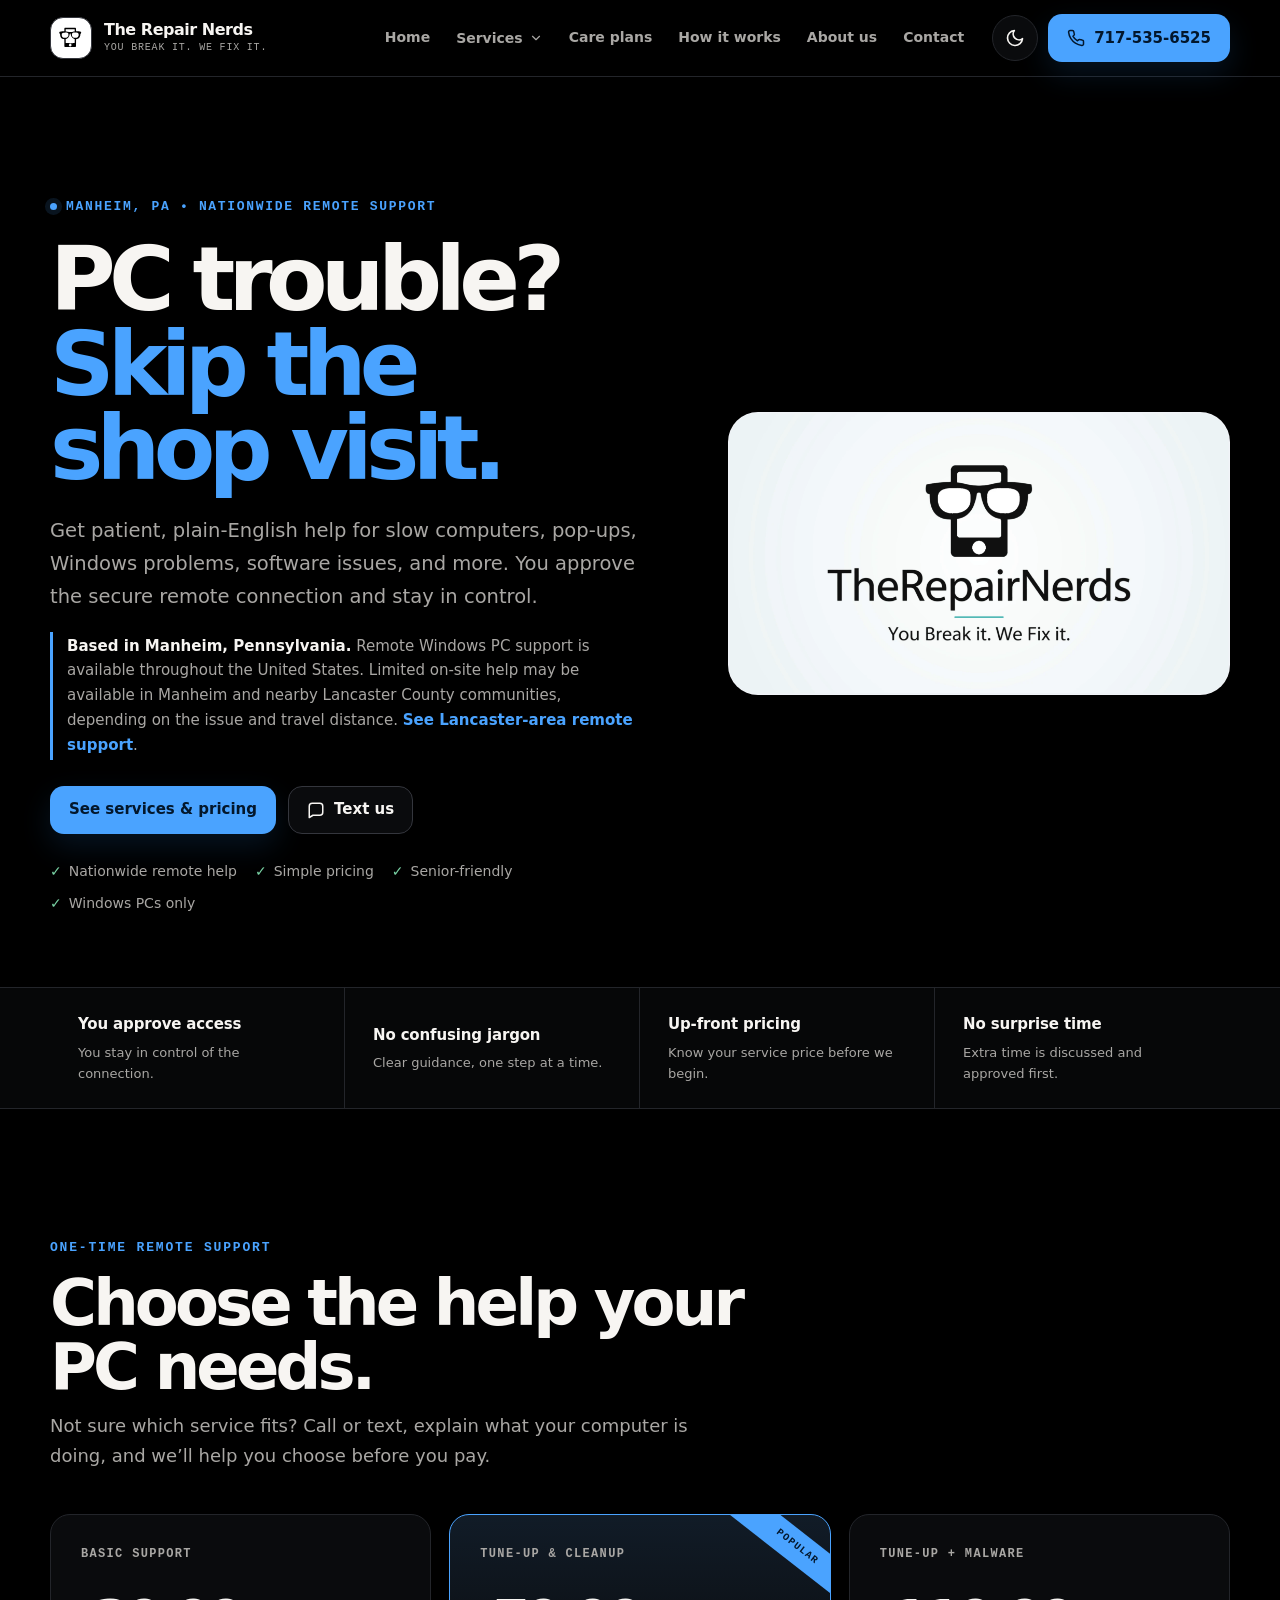
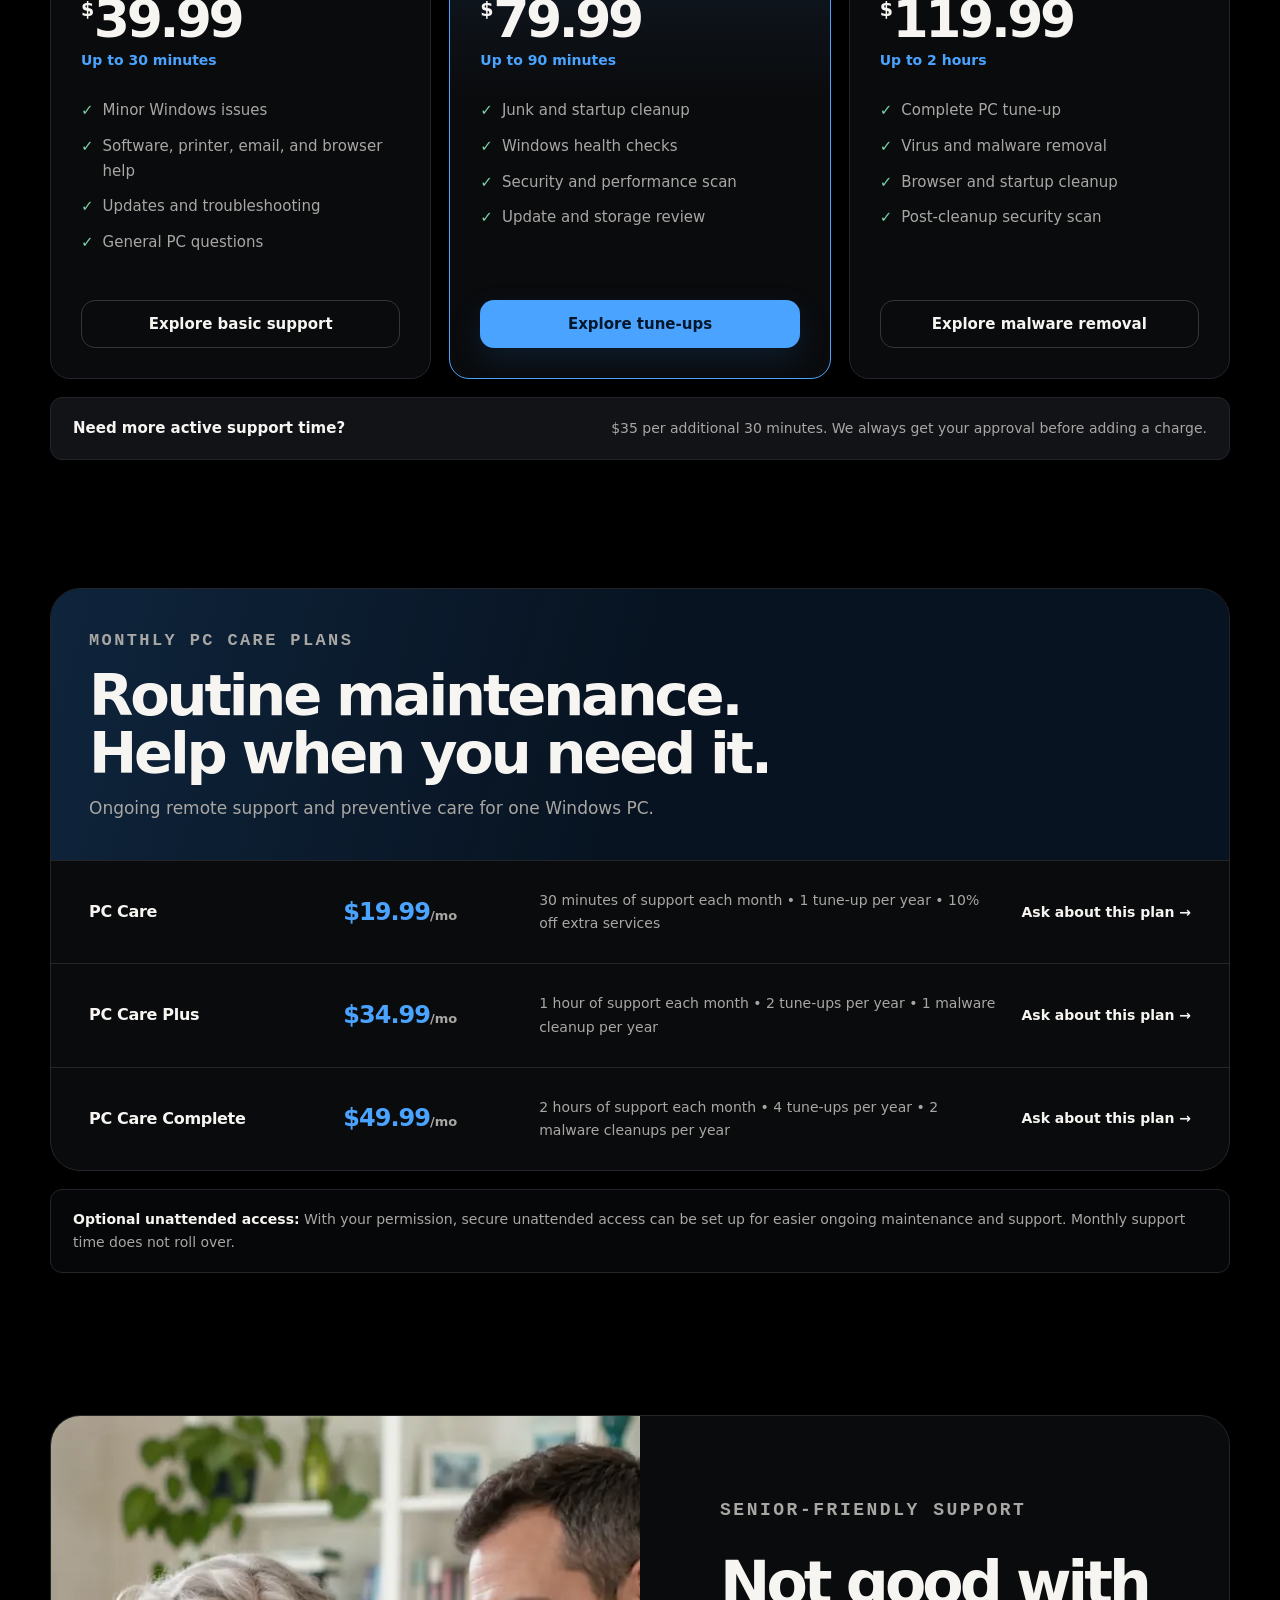
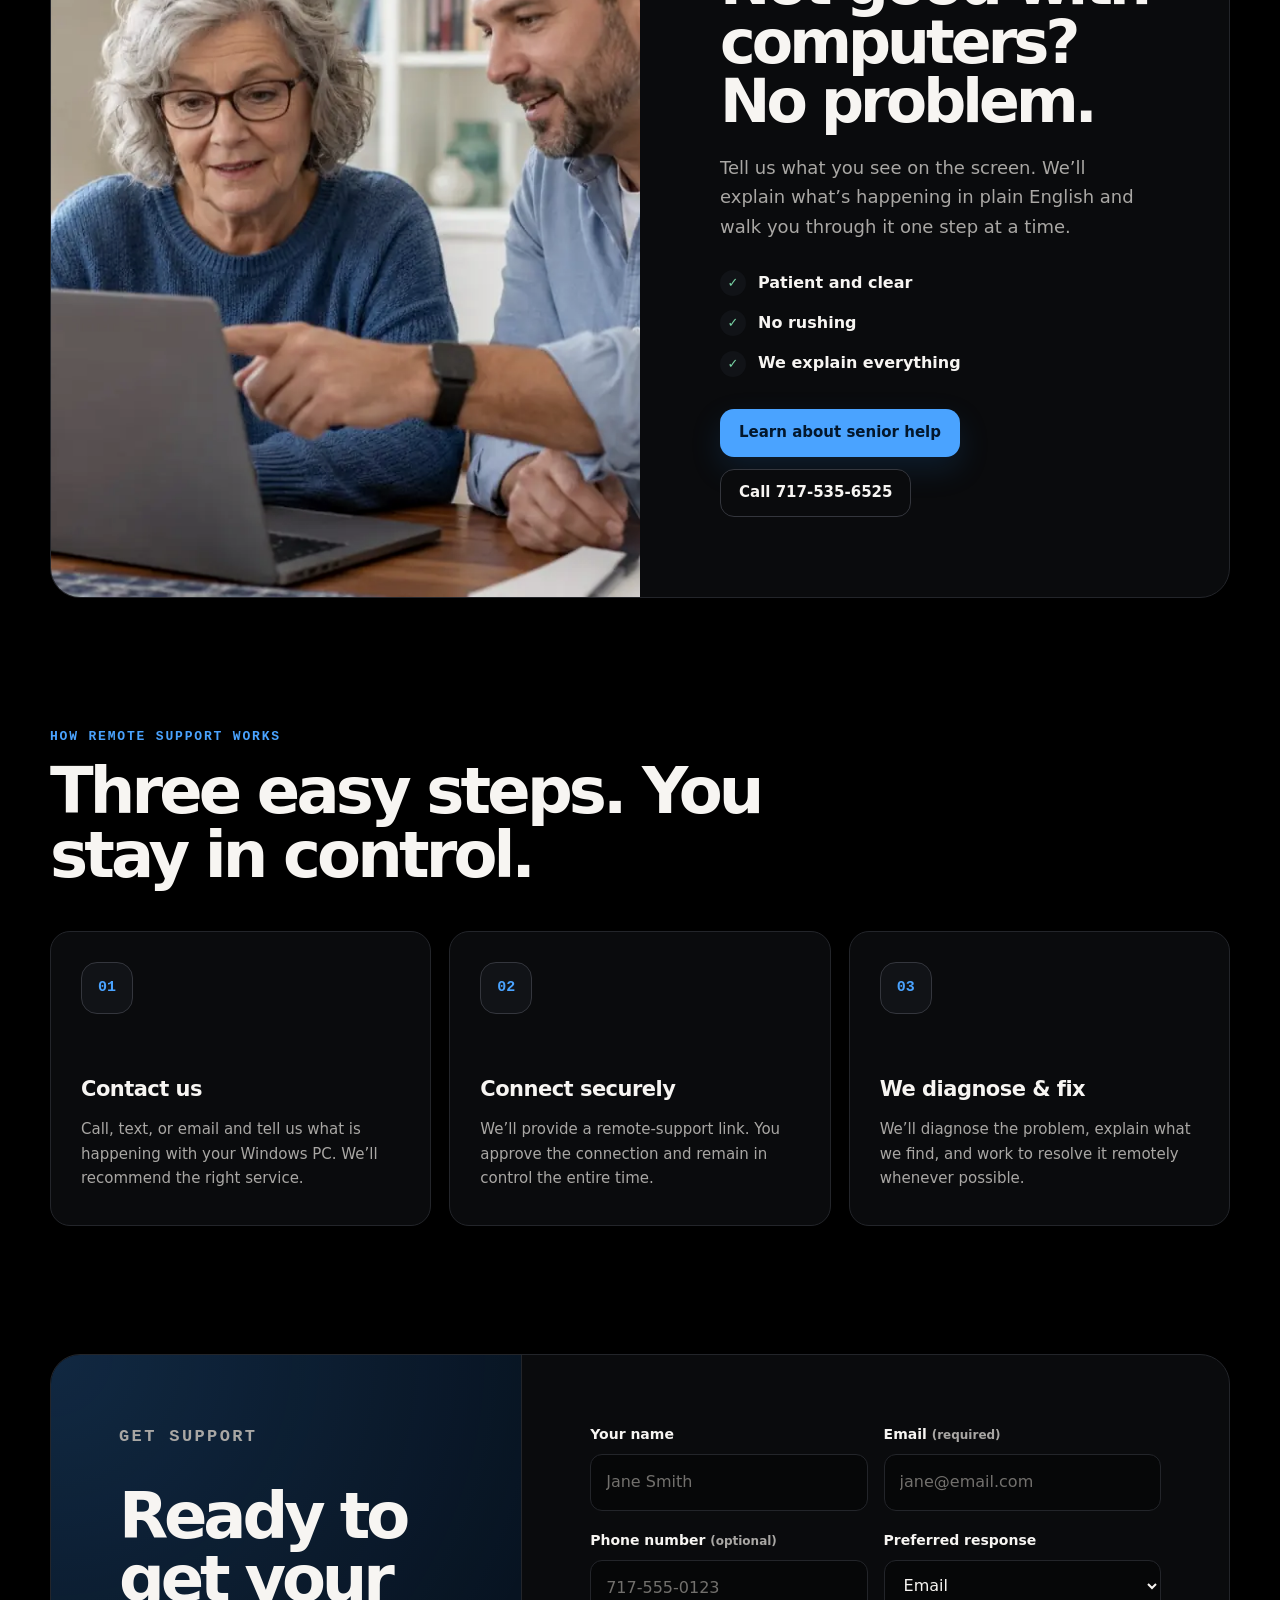
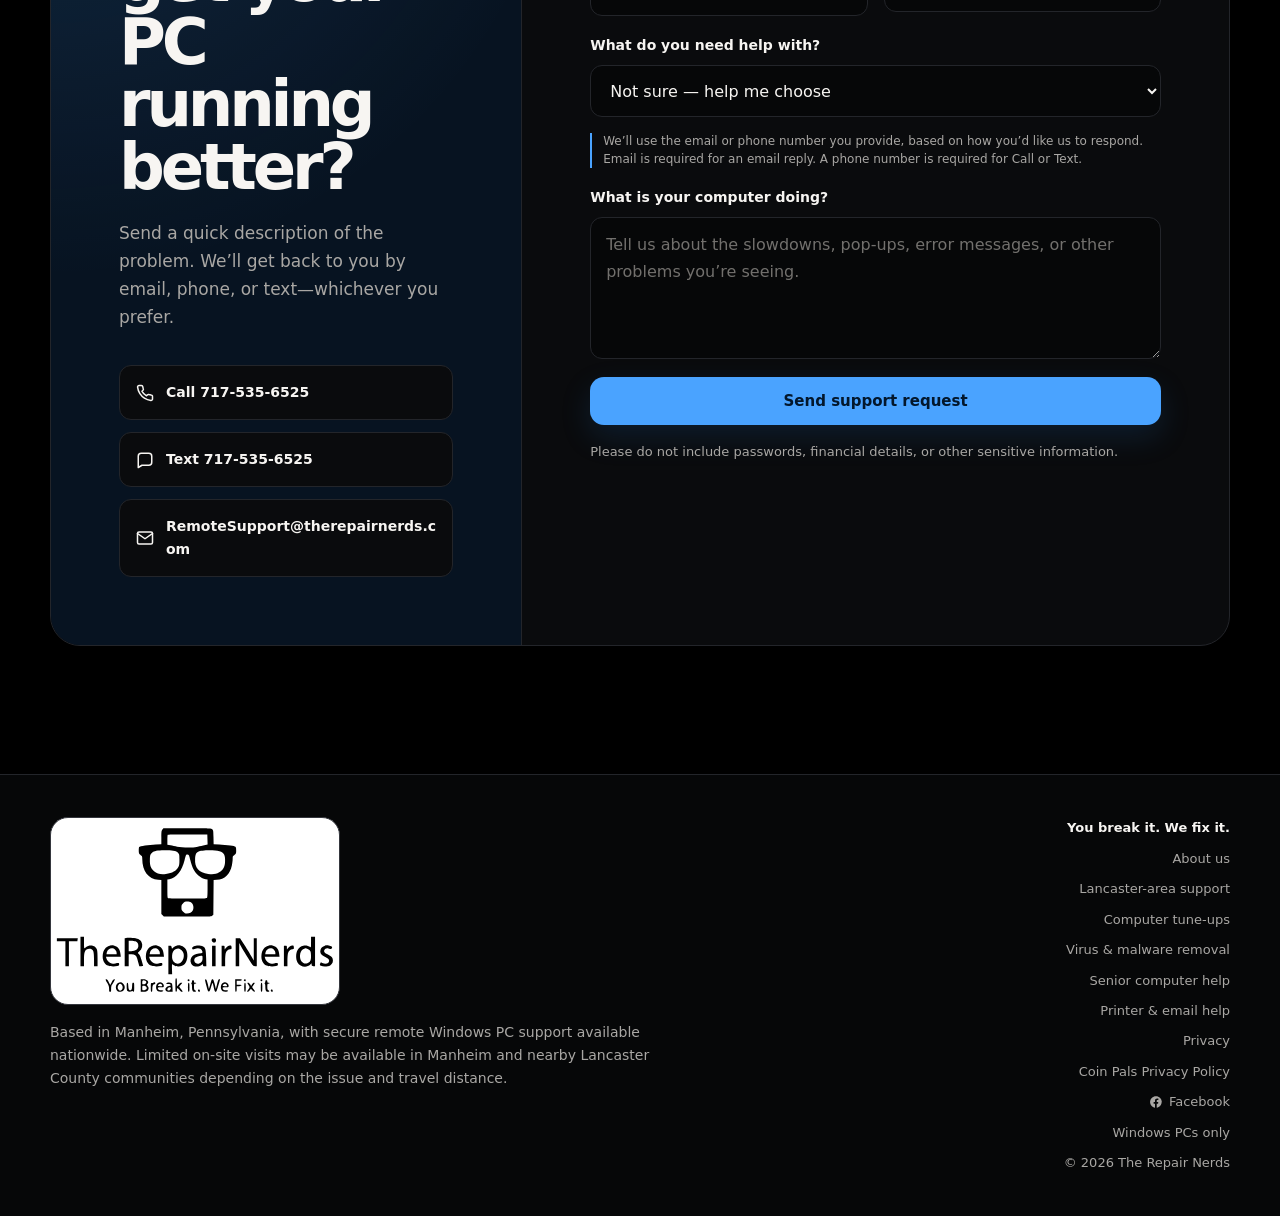
==== index.html @ 1843c982 "Add a public Coin Pals privacy policy page and footer link. Publish the standalone policy at /coin-p" ====
<!DOCTYPE html>
<html lang="en" data-theme="dark">
<head>
  <!-- Google tag (gtag.js) -->
  <script async src="https://www.googletagmanager.com/gtag/js?id=G-0CF8TW6FX0"></script>
  <script>
    window.dataLayer = window.dataLayer || [];
    function gtag(){dataLayer.push(arguments);}
    gtag('js', new Date());
    gtag('config', 'G-0CF8TW6FX0');

    document.addEventListener('click', function (event) {
      var link = event.target.closest('a[href]');
      if (!link) return;

      var href = link.getAttribute('href') || '';
      var contactMethod = href.indexOf('tel:') === 0 ? 'phone' :
        href.indexOf('sms:') === 0 ? 'text' :
        href.indexOf('mailto:') === 0 ? 'email' : '';

      if (contactMethod) {
        gtag('event', 'contact_click', {
          contact_method: contactMethod,
          link_text: (link.textContent || '').trim()
        });
      }
    });
  </script>
  <meta charset="utf-8">
  <meta name="viewport" content="width=device-width, initial-scale=1">
  <meta name="description" content="The Repair Nerds provides patient, secure remote Windows PC support nationwide, with limited on-site service near Manheim and Lancaster County, PA.">
  <meta name="robots" content="index, follow, max-image-preview:large">
  <meta name="author" content="The Repair Nerds">
  <meta name="theme-color" content="#000000">
  <link rel="canonical" href="https://therepairnerds.com/">
  <link rel="icon" href="/favicon.svg" type="image/svg+xml">
  <link rel="icon" href="/favicon.png" type="image/png" sizes="32x32">
  <link rel="apple-touch-icon" href="/apple-touch-icon.png">
  <link rel="preload" as="image" href="/assets/hero-intro-poster.webp" type="image/webp" fetchpriority="high">

  <meta property="og:type" content="website">
  <meta property="og:site_name" content="The Repair Nerds">
  <meta property="og:title" content="The Repair Nerds | Remote Windows PC Support">
  <meta property="og:description" content="Patient, plain-English Windows PC help nationwide, with up-front pricing and secure remote support.">
  <meta property="og:url" content="https://therepairnerds.com/">
  <meta property="og:image" content="https://therepairnerds.com/social-preview.png">
  <meta property="og:image:secure_url" content="https://therepairnerds.com/social-preview.png">
  <meta property="og:image:type" content="image/png">
  <meta property="og:image:width" content="1200">
  <meta property="og:image:height" content="630">
  <meta property="og:image:alt" content="The Repair Nerds — You Break it. We Fix it.">

  <meta name="twitter:card" content="summary_large_image">
  <meta name="twitter:title" content="The Repair Nerds | Remote Windows PC Support">
  <meta name="twitter:description" content="Patient, plain-English Windows PC help nationwide, with up-front pricing and secure remote support.">
  <meta name="twitter:image" content="https://therepairnerds.com/social-preview.png">
  <meta name="twitter:image:alt" content="The Repair Nerds — You Break it. We Fix it.">

  <title>Remote Windows PC Support | The Repair Nerds</title>
  <script type="application/ld+json">
  {
    "@context": "https://schema.org",
    "@graph": [
      {
        "@type": ["LocalBusiness", "Organization"],
        "@id": "https://therepairnerds.com/#business",
        "name": "The Repair Nerds",
        "url": "https://therepairnerds.com/",
        "logo": "https://therepairnerds.com/logo.png",
        "image": "https://therepairnerds.com/social-preview.png",
        "description": "Patient, secure remote support for Windows PCs throughout the United States, with limited on-site service in Manheim and nearby Lancaster County communities.",
        "slogan": "You break it. We fix it.",
        "telephone": "+1-717-535-6525",
        "email": "RemoteSupport@therepairnerds.com",
        "priceRange": "$39.99-$119.99+",
        "address": {
          "@type": "PostalAddress",
          "addressLocality": "Manheim",
          "addressRegion": "PA",
          "addressCountry": "US"
        },
        "areaServed": [
          {
            "@type": "Country",
            "name": "United States"
          },
          {
            "@type": "AdministrativeArea",
            "name": "Lancaster County, Pennsylvania"
          }
        ],
        "knowsAbout": [
          "Remote Windows PC support",
          "Computer tune-ups",
          "Virus and malware removal",
          "Senior-friendly computer help",
          "Printer troubleshooting",
          "Email troubleshooting"
        ],
        "hasOfferCatalog": {
          "@type": "OfferCatalog",
          "name": "Remote Windows PC Services",
          "itemListElement": [
            {
              "@type": "Offer",
              "price": "39.99",
              "priceCurrency": "USD",
              "url": "https://therepairnerds.com/printer-email-help.html",
              "itemOffered": {
                "@type": "Service",
                "name": "Basic Remote Computer Support",
                "description": "Up to 30 minutes of remote help for minor Windows, software, browser, printer, email, update, and troubleshooting needs."
              }
            },
            {
              "@type": "Offer",
              "price": "79.99",
              "priceCurrency": "USD",
              "url": "https://therepairnerds.com/computer-tune-up.html",
              "itemOffered": {
                "@type": "Service",
                "name": "Computer Tune-Up and Cleanup",
                "description": "Up to 90 minutes of remote Windows PC cleanup, health checks, security and performance scanning, and update and storage review."
              }
            },
            {
              "@type": "Offer",
              "price": "119.99",
              "priceCurrency": "USD",
              "url": "https://therepairnerds.com/virus-malware-removal.html",
              "itemOffered": {
                "@type": "Service",
                "name": "Computer Tune-Up with Virus and Malware Removal",
                "description": "Up to two hours of remote tune-up, virus and malware removal, browser and startup cleanup, and a post-cleanup security scan."
              }
            }
          ]
        }
      },
      {
        "@type": "WebSite",
        "@id": "https://therepairnerds.com/#website",
        "url": "https://therepairnerds.com/",
        "name": "The Repair Nerds",
        "publisher": {
          "@id": "https://therepairnerds.com/#business"
        },
        "inLanguage": "en-US"
      },
      {
        "@type": "Service",
        "@id": "https://therepairnerds.com/computer-tune-up.html#service",
        "name": "Remote Computer Tune-Up and Cleanup",
        "url": "https://therepairnerds.com/computer-tune-up.html",
        "provider": {
          "@id": "https://therepairnerds.com/#business"
        },
        "areaServed": "United States"
      },
      {
        "@type": "Service",
        "@id": "https://therepairnerds.com/virus-malware-removal.html#service",
        "name": "Remote Virus and Malware Removal",
        "url": "https://therepairnerds.com/virus-malware-removal.html",
        "provider": {
          "@id": "https://therepairnerds.com/#business"
        },
        "areaServed": "United States"
      },
      {
        "@type": "Service",
        "@id": "https://therepairnerds.com/senior-computer-help.html#service",
        "name": "Senior-Friendly Remote Computer Help",
        "url": "https://therepairnerds.com/senior-computer-help.html",
        "provider": {
          "@id": "https://therepairnerds.com/#business"
        },
        "areaServed": "United States"
      },
      {
        "@type": "Service",
        "@id": "https://therepairnerds.com/printer-email-help.html#service",
        "name": "Remote Printer and Email Help",
        "url": "https://therepairnerds.com/printer-email-help.html",
        "provider": {
          "@id": "https://therepairnerds.com/#business"
        },
        "areaServed": "United States"
      }
    ]
  }
  </script>
  <script>
    (function () {
      try {
        var savedTheme = localStorage.getItem("repair-nerds-theme");
        document.documentElement.setAttribute("data-theme", savedTheme === "light" ? "light" : "dark");
      } catch (error) {
        document.documentElement.setAttribute("data-theme", "dark");
      }
    }());
  </script>
  <style>
    :root {
      color-scheme: dark;
      --bg: #000000;
      --bg-elevated: #060708;
      --surface: #0a0b0d;
      --surface-2: #111317;
      --surface-warm: #071321;
      --text: #f7f5f2;
      --muted: #a9a7a4;
      --soft: #72706d;
      --border: #23252a;
      --border-strong: #34363d;
      --accent: #4aa3ff;
      --accent-strong: #78bbff;
      --accent-ink: #03172c;
      --success: #79d3a5;
      --danger: #f0a0a0;
      --shadow: 0 24px 70px rgba(0, 0, 0, .38);
      --header: rgba(0, 0, 0, .84);
      --selection: rgba(74, 163, 255, .28);
      --radius-sm: 12px;
      --radius-md: 20px;
      --radius-lg: 30px;
      --max: 1180px;
      --ease: cubic-bezier(.22, 1, .36, 1);
    }

    html[data-theme="light"] {
      color-scheme: light;
      --bg: #f8f0e6;
      --bg-elevated: #fffaf3;
      --surface: #fffaf3;
      --surface-2: #f1e3d4;
      --surface-warm: #eee7df;
      --text: #251d19;
      --muted: #6e5c52;
      --soft: #8e7669;
      --border: #dfcdbd;
      --border-strong: #cdb3a2;
      --accent: #1f63a8;
      --accent-strong: #174f89;
      --accent-ink: #fff8f1;
      --success: #277653;
      --danger: #a33b2e;
      --shadow: 0 24px 70px rgba(95, 62, 43, .12);
      --header: rgba(248, 240, 230, .88);
      --selection: rgba(31, 99, 168, .22);
    }

    *,
    *::before,
    *::after {
      box-sizing: border-box;
    }

    html {
      width: 100%;
      max-width: 100%;
      overflow-x: hidden;
      overflow-x: clip;
      background-color: var(--bg);
      scroll-behavior: smooth;
      scroll-padding-top: 92px;
    }

    body {
      width: 100%;
      max-width: 100%;
      min-height: 100vh;
      margin: 0;
      overflow-x: hidden;
      overflow-x: clip;
      background-color: var(--bg);
      color: var(--text);
      font-family: Inter, ui-sans-serif, system-ui, -apple-system, BlinkMacSystemFont, "Segoe UI", sans-serif;
      font-size: 16px;
      line-height: 1.65;
      -webkit-font-smoothing: antialiased;
    }

    html,
    body,
    header,
    section,
    footer,
    article,
    aside,
    nav,
    div,
    a,
    button,
    input,
    select,
    textarea,
    svg {
      transition:
        background-color .48s var(--ease),
        color .48s var(--ease),
        border-color .48s var(--ease),
        box-shadow .48s var(--ease),
        fill .48s var(--ease),
        stroke .48s var(--ease);
    }

    img {
      display: block;
      max-width: 100%;
    }

    button,
    input,
    select,
    textarea {
      font: inherit;
    }

    a {
      color: inherit;
      text-decoration: none;
    }

    ::selection {
      background: var(--selection);
    }

    :focus-visible {
      outline: 3px solid var(--accent);
      outline-offset: 4px;
    }

    .skip-link {
      position: fixed;
      z-index: 1000;
      top: 12px;
      left: 12px;
      transform: translateY(-180%);
      border-radius: 10px;
      background: var(--accent);
      color: var(--accent-ink);
      padding: 10px 16px;
      font-weight: 800;
    }

    .skip-link:focus {
      transform: translateY(0);
    }

    .container {
      width: 100%;
      max-width: calc(var(--max) + 40px);
      margin-inline: auto;
      padding-inline: 20px;
    }

    .hero-grid > *,
    .trust-grid > *,
    .pricing-grid > *,
    .plan-row > *,
    .senior-shell > *,
    .steps-grid > *,
    .contact-shell > *,
    .form-grid > *,
    .footer-grid > * {
      min-width: 0;
    }

    .site-header {
      position: sticky;
      z-index: 100;
      top: 0;
      border-bottom: 1px solid var(--border);
      background: var(--header);
      backdrop-filter: blur(18px);
      -webkit-backdrop-filter: blur(18px);
    }

    .nav-wrap {
      display: flex;
      min-height: 76px;
      align-items: center;
      justify-content: space-between;
      gap: 28px;
    }

    .brand {
      display: inline-flex;
      align-items: center;
      gap: 12px;
      flex: 0 0 auto;
    }

    .brand-mark {
      display: grid;
      width: 42px;
      height: 42px;
      place-items: center;
      border: 1px solid var(--border-strong);
      border-radius: 13px;
      overflow: hidden;
      background: #ffffff;
      padding: 5px;
    }

    .brand-mark img {
      width: 100%;
      height: 100%;
      object-fit: contain;
    }

    .brand-copy {
      display: grid;
      min-width: 0;
      line-height: 1.05;
    }

    .brand-name {
      font-size: 16px;
      font-weight: 850;
      letter-spacing: -.03em;
    }

    .brand-tag {
      margin-top: 4px;
      color: var(--muted);
      font-family: ui-monospace, SFMono-Regular, Menlo, Monaco, Consolas, monospace;
      font-size: 10px;
      letter-spacing: .08em;
      text-transform: uppercase;
    }

    .main-nav {
      display: flex;
      align-items: center;
      gap: 26px;
      margin-left: auto;
    }

    .main-nav a {
      color: var(--muted);
      font-size: 14px;
      font-weight: 700;
    }

    .main-nav a:hover {
      color: var(--text);
    }

    .nav-dropdown,
    .mobile-menu {
      position: relative;
    }

    .nav-dropdown > summary,
    .mobile-menu > summary {
      list-style: none;
      cursor: pointer;
    }

    .nav-dropdown > summary::-webkit-details-marker,
    .mobile-menu > summary::-webkit-details-marker {
      display: none;
    }

    .nav-dropdown > summary {
      display: inline-flex;
      align-items: center;
      gap: 6px;
      color: var(--muted);
      font-size: 14px;
      font-weight: 700;
    }

    .nav-dropdown > summary:hover,
    .nav-dropdown[open] > summary {
      color: var(--text);
    }

    .menu-chevron {
      width: 14px;
      height: 14px;
      transition: transform .2s ease;
    }

    .nav-dropdown[open] .menu-chevron {
      transform: rotate(180deg);
    }

    .nav-dropdown-panel,
    .mobile-menu-panel {
      position: absolute;
      z-index: 120;
      overflow: hidden;
      border: 1px solid var(--border-strong);
      border-radius: 18px;
      background: var(--surface);
      box-shadow: var(--shadow);
    }

    .nav-dropdown-panel {
      top: calc(100% + 18px);
      left: 50%;
      width: 330px;
      padding: 8px;
      transform: translateX(-50%);
      animation: menu-fade .18s var(--ease) both;
    }

    .nav-dropdown-panel a {
      display: grid;
      gap: 2px;
      border-radius: 12px;
      padding: 11px 12px;
      color: var(--text);
      line-height: 1.3;
    }

    .nav-dropdown-panel a:hover,
    .nav-dropdown-panel a[aria-current="page"],
    .mobile-menu-panel a:hover,
    .mobile-menu-panel a[aria-current="page"] {
      background: var(--surface-2);
      color: var(--accent);
    }

    .nav-dropdown-panel small {
      color: var(--muted);
      font-size: 11px;
      font-weight: 600;
    }

    .mobile-menu {
      display: none;
    }

    .mobile-menu > summary {
      display: inline-flex;
      min-height: 42px;
      align-items: center;
      justify-content: center;
      gap: 8px;
      border: 1px solid var(--border-strong);
      border-radius: 12px;
      background: var(--surface);
      color: var(--text);
      padding: 0 12px;
      font-size: 13px;
      font-weight: 800;
    }

    .mobile-menu > summary svg {
      width: 18px;
      height: 18px;
    }

    .mobile-menu[open] > summary {
      border-color: var(--accent);
      color: var(--accent);
    }

    .mobile-menu-panel {
      top: calc(100% + 12px);
      right: 0;
      width: min(330px, calc(100vw - 28px));
      max-height: calc(100vh - 98px);
      overflow-y: auto;
      padding: 9px;
      animation: mobile-menu-fade .18s var(--ease) both;
    }

    .mobile-menu-panel a {
      display: flex;
      min-height: 42px;
      align-items: center;
      border-radius: 11px;
      padding: 9px 11px;
      color: var(--text);
      font-size: 14px;
      font-weight: 750;
    }

    .mobile-menu-panel .menu-service-link {
      padding-left: 22px;
      color: var(--muted);
    }

    .menu-section-label {
      display: block;
      padding: 10px 11px 5px;
      color: var(--soft);
      font-size: 10px;
      font-weight: 850;
      letter-spacing: .1em;
      text-transform: uppercase;
    }

    .mobile-menu-panel .menu-call-link {
      margin-top: 7px;
      border-top: 1px solid var(--border);
      border-radius: 0 0 11px 11px;
      color: var(--accent);
    }

    @keyframes menu-fade {
      from { opacity: 0; transform: translate(-50%, -6px); }
      to { opacity: 1; transform: translate(-50%, 0); }
    }

    @keyframes mobile-menu-fade {
      from { opacity: 0; transform: translateY(-6px); }
      to { opacity: 1; transform: translateY(0); }
    }

    .nav-actions {
      display: flex;
      align-items: center;
      gap: 10px;
    }

    .theme-toggle {
      position: relative;
      display: grid;
      width: 46px;
      height: 46px;
      cursor: pointer;
      place-items: center;
      overflow: hidden;
      border: 1px solid var(--border);
      border-radius: 50%;
      background: var(--surface);
      color: var(--text);
    }

    .theme-toggle:hover {
      border-color: var(--accent);
      background: var(--surface-2);
    }

    .theme-icon {
      position: absolute;
      width: 20px;
      height: 20px;
      transition:
        opacity .42s var(--ease),
        transform .52s var(--ease);
    }

    .sun-icon {
      opacity: 0;
      transform: rotate(-100deg) scale(.5);
    }

    .moon-icon {
      opacity: 1;
      transform: rotate(0deg) scale(1);
    }

    html[data-theme="light"] .sun-icon {
      opacity: 1;
      transform: rotate(0deg) scale(1);
    }

    html[data-theme="light"] .moon-icon {
      opacity: 0;
      transform: rotate(100deg) scale(.5);
    }

    .button {
      display: inline-flex;
      min-height: 48px;
      align-items: center;
      justify-content: center;
      gap: 9px;
      border: 1px solid transparent;
      border-radius: 14px;
      padding: 12px 18px;
      cursor: pointer;
      font-size: 15px;
      font-weight: 800;
      line-height: 1;
      text-align: center;
      transition:
        transform .25s var(--ease),
        background-color .48s var(--ease),
        color .48s var(--ease),
        border-color .48s var(--ease),
        box-shadow .3s var(--ease);
    }

    .button:hover {
      transform: translateY(-2px);
    }

    .button-primary {
      background: var(--accent);
      color: var(--accent-ink);
      box-shadow: 0 12px 30px rgba(31, 99, 168, .2);
    }

    .button-primary:hover {
      background: var(--accent-strong);
      box-shadow: 0 16px 36px rgba(31, 99, 168, .28);
    }

    .button-secondary {
      border-color: var(--border-strong);
      background: var(--surface);
      color: var(--text);
    }

    .button-secondary:hover {
      border-color: var(--accent);
      background: var(--surface-2);
    }

    .button:disabled {
      cursor: not-allowed;
      opacity: .62;
      transform: none;
    }

    .button svg {
      width: 18px;
      height: 18px;
      flex: 0 0 auto;
    }

    .hero {
      position: relative;
      overflow: hidden;
      overflow: clip;
      padding: clamp(74px, 9vw, 132px) 0 72px;
    }

    .hero::before {
      position: absolute;
      z-index: -1;
      top: -260px;
      left: 50%;
      width: 760px;
      height: 500px;
      border-radius: 50%;
      background: radial-gradient(circle, rgba(74, 163, 255, .15), transparent 68%);
      content: "";
      filter: blur(28px);
      pointer-events: none;
      transform: translateX(-50%);
    }

    html[data-theme="light"] .hero::before {
      background: radial-gradient(circle, rgba(31, 99, 168, .16), transparent 68%);
    }

    .hero-grid {
      display: grid;
      align-items: center;
      gap: clamp(46px, 7vw, 92px);
      grid-template-columns: minmax(0, 1.08fr) minmax(380px, .92fr);
    }

    .eyebrow {
      display: inline-flex;
      align-items: center;
      gap: 9px;
      margin: 0 0 20px;
      color: var(--accent);
      font-family: ui-monospace, SFMono-Regular, Menlo, Monaco, Consolas, monospace;
      font-size: 13px;
      font-weight: 800;
      letter-spacing: .13em;
      text-transform: uppercase;
    }

    .eyebrow::before {
      width: 7px;
      height: 7px;
      border-radius: 50%;
      background: currentColor;
      box-shadow: 0 0 0 5px rgba(74, 163, 255, .12);
      content: "";
    }

    h1,
    h2,
    h3,
    p {
      margin-top: 0;
    }

    h1 {
      max-width: 780px;
      margin-bottom: 24px;
      font-size: clamp(3.35rem, 7vw, 6.7rem);
      font-weight: 850;
      letter-spacing: -.075em;
      line-height: .94;
    }

    .accent-text {
      color: var(--accent);
    }

    .hero-copy {
      max-width: 650px;
      margin-bottom: 30px;
      color: var(--muted);
      font-size: clamp(1.06rem, 1.6vw, 1.22rem);
      line-height: 1.7;
    }

    .service-area-line {
      max-width: 680px;
      margin: -12px 0 26px;
      border-left: 3px solid var(--accent);
      padding: 2px 0 2px 14px;
      color: var(--muted);
      font-size: .94rem;
    }

    .service-area-line strong {
      color: var(--text);
    }

    .service-area-line a {
      color: var(--accent);
      font-weight: 750;
    }

    .service-area-line a:hover {
      color: var(--accent-strong);
    }

    .hero-actions {
      display: flex;
      flex-wrap: wrap;
      gap: 12px;
    }

    .hero-note {
      display: flex;
      flex-wrap: wrap;
      gap: 9px 18px;
      margin-top: 26px;
      margin-bottom: 0;
      padding: 0;
      list-style: none;
      color: var(--muted);
      font-size: 14px;
    }

    .hero-note li {
      display: inline-flex;
      align-items: center;
      gap: 7px;
    }

    .hero-note li::before {
      color: var(--success);
      content: "✓";
      font-weight: 900;
    }

    .hero-visual {
      position: relative;
      width: 100%;
      min-height: 0;
    }

    .hero-frame {
      position: relative;
      width: 100%;
      margin: 0;
      aspect-ratio: 16 / 9;
      overflow: hidden;
      border: 1px solid rgba(255, 255, 255, .16);
      border-radius: var(--radius-lg);
      background: #eef2f6;
      box-shadow: var(--shadow);
    }

    html[data-theme="light"] .hero-frame {
      border-color: rgba(32, 28, 24, .14);
    }

    .hero-intro,
    .hero-intro-still {
      position: absolute;
      inset: 0;
      width: 100%;
      height: 100%;
      background: #eef2f6;
    }

    .hero-intro,
    .hero-intro-still img {
      display: block;
      width: 100%;
      height: 100%;
      object-fit: contain;
      object-position: center;
      background: #eef2f6;
    }

    .hero-intro-still {
      display: none;
    }

    .senior-image picture {
      display: block;
      width: 100%;
      height: 100%;
    }

    .trust-bar {
      border-top: 1px solid var(--border);
      border-bottom: 1px solid var(--border);
      background: var(--bg-elevated);
    }

    .trust-grid {
      display: grid;
      grid-template-columns: repeat(4, 1fr);
    }

    .trust-item {
      display: grid;
      min-height: 116px;
      align-content: center;
      gap: 5px;
      padding: 24px 28px;
      border-right: 1px solid var(--border);
    }

    .trust-item:last-child {
      border-right: 0;
    }

    .trust-item strong {
      font-size: 15px;
      letter-spacing: -.01em;
    }

    .trust-item span {
      color: var(--muted);
      font-size: 13px;
    }

    .section {
      padding: clamp(88px, 10vw, 136px) 0;
    }

    .section-tight {
      padding-top: 0;
    }

    .section-header {
      display: grid;
      max-width: 760px;
      gap: 12px;
      margin-bottom: 44px;
    }

    .section-kicker {
      margin: 0;
      color: var(--accent);
      font-family: ui-monospace, SFMono-Regular, Menlo, Monaco, Consolas, monospace;
      font-size: 13px;
      font-weight: 800;
      letter-spacing: .14em;
      text-transform: uppercase;
    }

    .section-title {
      margin-bottom: 0;
      font-size: clamp(2.35rem, 5vw, 4.55rem);
      font-weight: 820;
      letter-spacing: -.06em;
      line-height: 1;
    }

    .section-lede {
      max-width: 680px;
      margin-bottom: 0;
      color: var(--muted);
      font-size: 18px;
    }

    .pricing-grid {
      display: grid;
      gap: 18px;
      grid-template-columns: repeat(3, 1fr);
    }

    .price-card {
      position: relative;
      display: flex;
      min-height: 465px;
      flex-direction: column;
      overflow: hidden;
      border: 1px solid var(--border);
      border-radius: var(--radius-md);
      background: var(--surface);
      padding: 30px;
    }

    .price-card:hover {
      border-color: var(--border-strong);
      box-shadow: var(--shadow);
      transform: translateY(-4px);
    }

    .price-card,
    .plan-row,
    .step-card {
      transition:
        transform .32s var(--ease),
        background-color .48s var(--ease),
        color .48s var(--ease),
        border-color .48s var(--ease),
        box-shadow .32s var(--ease);
    }

    .price-card.featured {
      border-color: var(--accent);
      background:
        linear-gradient(180deg, rgba(74, 163, 255, .11), transparent 40%),
        var(--surface);
    }

    .price-card.featured::before {
      position: absolute;
      top: 17px;
      right: -42px;
      width: 150px;
      background: var(--accent);
      color: var(--accent-ink);
      content: "POPULAR";
      font-family: ui-monospace, SFMono-Regular, Menlo, Monaco, Consolas, monospace;
      font-size: 10px;
      font-weight: 900;
      letter-spacing: .12em;
      padding: 7px 0;
      text-align: center;
      transform: rotate(38deg);
    }

    .price-label {
      margin-bottom: 28px;
      color: var(--muted);
      font-family: ui-monospace, SFMono-Regular, Menlo, Monaco, Consolas, monospace;
      font-size: 12px;
      font-weight: 800;
      letter-spacing: .11em;
      text-transform: uppercase;
    }

    .price {
      display: flex;
      align-items: flex-start;
      margin-bottom: 4px;
      font-size: 52px;
      font-weight: 850;
      letter-spacing: -.065em;
      line-height: 1;
    }

    .price sup {
      margin-top: 7px;
      font-size: 19px;
      letter-spacing: -.02em;
    }

    .duration {
      margin-bottom: 26px;
      color: var(--accent);
      font-size: 14px;
      font-weight: 800;
    }

    .service-list {
      display: grid;
      gap: 11px;
      margin: 0 0 30px;
      padding: 0;
      list-style: none;
      color: var(--muted);
      font-size: 15px;
    }

    .service-list li {
      display: flex;
      gap: 9px;
    }

    .service-list li::before {
      color: var(--success);
      content: "✓";
      flex: 0 0 auto;
      font-weight: 900;
    }

    .price-card .button {
      width: 100%;
      margin-top: auto;
    }

    .pricing-note {
      display: flex;
      align-items: center;
      justify-content: space-between;
      gap: 20px;
      margin-top: 18px;
      border: 1px solid var(--border);
      border-radius: var(--radius-sm);
      background: var(--surface-2);
      padding: 18px 22px;
    }

    .pricing-note strong {
      font-size: 15px;
    }

    .pricing-note span {
      color: var(--muted);
      font-size: 14px;
      text-align: right;
    }

    .plans-shell {
      overflow: hidden;
      border: 1px solid var(--border);
      border-radius: var(--radius-lg);
      background: var(--surface);
    }

    .plans-intro {
      display: grid;
      gap: 12px;
      padding: 38px;
      border-bottom: 1px solid var(--border);
      background:
        linear-gradient(105deg, rgba(74, 163, 255, .12), transparent 50%),
        var(--surface-warm);
    }

    .plans-intro h2 {
      max-width: 700px;
      margin-bottom: 0;
      font-size: clamp(2.15rem, 4.5vw, 4rem);
      letter-spacing: -.055em;
      line-height: 1;
    }

    .plans-intro p {
      max-width: 650px;
      margin-bottom: 0;
      color: var(--muted);
      font-size: 17px;
    }

    .plan-row {
      display: grid;
      align-items: center;
      gap: 26px;
      grid-template-columns: 1fr 170px 2fr auto;
      padding: 28px 38px;
      border-bottom: 1px solid var(--border);
    }

    .plan-row:last-child {
      border-bottom: 0;
    }

    .plan-row:hover {
      background: var(--surface-2);
    }

    .plan-name {
      font-weight: 820;
      letter-spacing: -.02em;
    }

    .plan-price {
      color: var(--accent);
      font-size: 24px;
      font-weight: 850;
      letter-spacing: -.04em;
    }

    .plan-price small {
      color: var(--muted);
      font-size: 13px;
      font-weight: 700;
      letter-spacing: 0;
    }

    .plan-details {
      color: var(--muted);
      font-size: 14px;
    }

    .plan-action {
      display: inline-flex;
      align-items: center;
      gap: 8px;
      color: var(--text);
      font-size: 14px;
      font-weight: 800;
      white-space: nowrap;
    }

    .plan-action:hover {
      color: var(--accent);
    }

    .access-note {
      margin-top: 18px;
      border: 1px solid var(--border);
      border-radius: var(--radius-sm);
      background: var(--bg-elevated);
      padding: 18px 22px;
      color: var(--muted);
      font-size: 14px;
    }

    .access-note strong {
      color: var(--text);
    }

    .senior-shell {
      display: grid;
      min-height: 570px;
      overflow: hidden;
      border: 1px solid var(--border);
      border-radius: var(--radius-lg);
      background: var(--surface);
      grid-template-columns: 1fr 1fr;
    }

    .senior-image {
      min-height: 500px;
      overflow: hidden;
    }

    .senior-image img {
      width: 100%;
      height: 100%;
      object-fit: cover;
      filter: saturate(.85) contrast(1.03);
    }

    .senior-copy {
      display: flex;
      flex-direction: column;
      justify-content: center;
      padding: clamp(38px, 7vw, 80px);
    }

    .senior-copy h2 {
      margin-bottom: 22px;
      font-size: clamp(2.35rem, 4.7vw, 4.6rem);
      font-weight: 830;
      letter-spacing: -.065em;
      line-height: .98;
    }

    .senior-copy > p {
      margin-bottom: 28px;
      color: var(--muted);
      font-size: 18px;
    }

    .plain-list {
      display: grid;
      gap: 14px;
      margin: 0 0 32px;
      padding: 0;
      list-style: none;
    }

    .plain-list li {
      display: flex;
      align-items: center;
      gap: 12px;
      font-weight: 750;
    }

    .plain-list li::before {
      display: grid;
      width: 26px;
      height: 26px;
      flex: 0 0 auto;
      place-items: center;
      border-radius: 50%;
      background: var(--surface-2);
      color: var(--success);
      content: "✓";
      font-size: 13px;
      font-weight: 900;
    }

    .steps-grid {
      position: relative;
      display: grid;
      gap: 18px;
      grid-template-columns: repeat(3, 1fr);
    }

    .step-card {
      position: relative;
      min-height: 295px;
      border: 1px solid var(--border);
      border-radius: var(--radius-md);
      background: var(--surface);
      padding: 30px;
    }

    .step-card:hover {
      border-color: var(--accent);
      transform: translateY(-4px);
    }

    .step-number {
      display: grid;
      width: 52px;
      height: 52px;
      margin-bottom: 58px;
      place-items: center;
      border: 1px solid var(--border-strong);
      border-radius: 16px;
      background: var(--surface-2);
      color: var(--accent);
      font-family: ui-monospace, SFMono-Regular, Menlo, Monaco, Consolas, monospace;
      font-size: 15px;
      font-weight: 900;
    }

    .step-card h3 {
      margin-bottom: 10px;
      font-size: 21px;
      letter-spacing: -.025em;
    }

    .step-card p {
      margin-bottom: 0;
      color: var(--muted);
      font-size: 15px;
    }

    .contact-section {
      padding-top: 0;
    }

    .contact-shell {
      display: grid;
      overflow: hidden;
      border: 1px solid var(--border);
      border-radius: var(--radius-lg);
      background: var(--surface);
      box-shadow: var(--shadow);
      grid-template-columns: .8fr 1.2fr;
    }

    .contact-copy {
      display: flex;
      flex-direction: column;
      padding: clamp(38px, 6vw, 68px);
      border-right: 1px solid var(--border);
      background:
        radial-gradient(circle at top left, rgba(74, 163, 255, .15), transparent 52%),
        var(--surface-warm);
    }

    .contact-copy h2 {
      margin-bottom: 20px;
      font-size: clamp(2.5rem, 5vw, 4.5rem);
      font-weight: 830;
      letter-spacing: -.065em;
      line-height: .98;
    }

    .contact-copy > p {
      margin-bottom: 34px;
      color: var(--muted);
      font-size: 17px;
    }

    .contact-links {
      display: grid;
      gap: 12px;
      margin-top: auto;
    }

    .contact-link {
      display: flex;
      align-items: center;
      gap: 12px;
      border: 1px solid var(--border);
      border-radius: var(--radius-sm);
      background: var(--surface);
      padding: 15px 16px;
      font-size: 14px;
      font-weight: 800;
      overflow-wrap: anywhere;
    }

    .contact-link:hover {
      border-color: var(--accent);
      color: var(--accent);
      transform: translateX(3px);
    }

    .contact-link svg {
      width: 18px;
      height: 18px;
      flex: 0 0 auto;
    }

    .contact-form {
      position: relative;
      display: grid;
      align-content: start;
      gap: 18px;
      padding: clamp(38px, 6vw, 68px);
    }

    .form-honeypot {
      position: absolute;
      left: -9999px;
      width: 1px;
      height: 1px;
      overflow: hidden;
    }

    .form-grid {
      display: grid;
      align-items: start;
      column-gap: 16px;
      row-gap: 18px;
      grid-template-columns: 1fr 1fr;
    }

    .field {
      display: grid;
      gap: 8px;
    }

    .field-full {
      grid-column: 1 / -1;
    }

    label {
      font-size: 14px;
      font-weight: 800;
    }

    .field-label-note {
      color: var(--muted);
      font-size: 12px;
      font-weight: 650;
      white-space: nowrap;
    }

    .field-hint {
      margin: -2px 0 0;
      color: var(--muted);
      font-size: 12px;
      line-height: 1.45;
    }

    .contact-guidance {
      border-left: 2px solid var(--accent);
      padding-left: 11px;
    }

    input,
    select,
    textarea {
      width: 100%;
      border: 1px solid var(--border);
      border-radius: 12px;
      background: var(--bg-elevated);
      color: var(--text);
      padding: 14px 15px;
      outline: none;
    }

    input,
    select {
      min-height: 52px;
    }

    textarea {
      min-height: 142px;
      resize: vertical;
    }

    input::placeholder,
    textarea::placeholder {
      color: var(--soft);
    }

    input:focus,
    select:focus,
    textarea:focus {
      border-color: var(--accent);
      box-shadow: 0 0 0 4px rgba(74, 163, 255, .11);
    }

    .form-note {
      margin: -2px 0 0;
      color: var(--muted);
      font-size: 13px;
    }

    .form-status {
      display: none;
      margin: 0;
      border: 1px solid var(--border);
      border-radius: 10px;
      background: var(--surface-2);
      padding: 11px 13px;
      color: var(--muted);
      font-size: 13px;
    }

    .form-status.visible {
      display: block;
    }

    .form-status.is-pending {
      color: var(--text);
    }

    .form-status.is-success {
      border-color: var(--success);
      background: color-mix(in srgb, var(--success) 12%, var(--surface));
      color: var(--text);
      font-size: 16px;
      font-weight: 650;
      line-height: 1.45;
      padding: 18px 18px 16px;
    }

    .form-status.is-error {
      border-color: var(--danger);
      background: color-mix(in srgb, var(--danger) 12%, var(--surface));
      color: var(--text);
    }

    .form-confirmation {
      display: none;
      gap: 10px;
      border: 1px solid var(--success);
      border-radius: 16px;
      background: color-mix(in srgb, var(--success) 12%, var(--surface));
      padding: 22px 20px;
    }

    .form-confirmation-kicker {
      margin: 0;
      color: var(--success);
      font-size: 13px;
      font-weight: 800;
      letter-spacing: .04em;
      text-transform: uppercase;
    }

    .form-confirmation h3 {
      margin: 0;
      font-size: clamp(1.7rem, 3vw, 2.2rem);
      font-weight: 830;
      letter-spacing: -.05em;
      line-height: 1.05;
    }

    .form-confirmation p {
      margin: 0;
      color: var(--muted);
      font-size: 16px;
      line-height: 1.5;
    }

    .contact-form.is-sent .form-grid,
    .contact-form.is-sent .form-submit,
    .contact-form.is-sent .form-note {
      display: none;
    }

    .contact-form.is-sent .form-status {
      position: absolute;
      width: 1px;
      height: 1px;
      overflow: hidden;
      clip: rect(0, 0, 0, 0);
    }

    .contact-form.is-sent .form-confirmation {
      display: grid;
    }

    .site-footer {
      border-top: 1px solid var(--border);
      background: var(--bg-elevated);
      padding: 42px 0;
    }

    .footer-grid {
      display: grid;
      align-items: start;
      gap: 34px;
      grid-template-columns: 1.2fr .8fr;
    }

    .footer-brand {
      max-width: 650px;
    }

    .footer-logo-frame {
      display: block;
      width: min(290px, 100%);
      aspect-ratio: 1.55;
      overflow: hidden;
      border: 1px solid var(--border-strong);
      border-radius: 18px;
      background: #ffffff;
    }

    .footer-logo-frame img {
      width: 100%;
      height: 100%;
      object-fit: cover;
      object-position: center 48%;
      transform: scale(1.05);
    }

    .footer-brand p {
      margin: 16px 0 0;
      color: var(--muted);
      font-size: 14px;
    }

    .footer-meta {
      display: grid;
      justify-items: end;
      gap: 9px;
      color: var(--muted);
      font-size: 13px;
      text-align: right;
    }

    .footer-meta a:hover {
      color: var(--accent);
    }

    .footer-facebook {
      display: inline-flex;
      align-items: center;
      gap: 6px;
    }

    .footer-facebook svg {
      display: block;
      width: 14px;
      height: 14px;
      flex: 0 0 auto;
      overflow: hidden;
    }

    .footer-slogan {
      color: var(--text);
      font-weight: 800;
    }

    @media (max-width: 1020px) {
      .main-nav {
        display: none;
      }

      .mobile-menu {
        display: block;
      }

      .hero-grid {
        grid-template-columns: 1fr;
      }

      .hero-copy-column {
        max-width: 800px;
      }

      .hero-visual {
        width: min(100%, 720px);
        min-height: 0;
      }

      .pricing-grid {
        grid-template-columns: 1fr;
      }

      .price-card {
        min-height: auto;
      }

      .price-card .button {
        margin-top: 12px;
      }

      .senior-shell,
      .contact-shell {
        grid-template-columns: 1fr;
      }

      .senior-image {
        max-height: 540px;
      }

      .contact-copy {
        border-right: 0;
        border-bottom: 1px solid var(--border);
      }

      .contact-links {
        margin-top: 8px;
      }
    }

    @media (max-width: 820px) {
      .trust-grid {
        grid-template-columns: 1fr 1fr;
      }

      .trust-item:nth-child(2) {
        border-right: 0;
      }

      .trust-item:nth-child(-n+2) {
        border-bottom: 1px solid var(--border);
      }

      .plan-row {
        grid-template-columns: 1fr auto;
      }

      .plan-details {
        grid-column: 1 / -1;
      }

      .plan-action {
        grid-column: 1 / -1;
      }

      .steps-grid {
        grid-template-columns: 1fr;
      }

      .step-card {
        min-height: auto;
      }

      .step-number {
        margin-bottom: 34px;
      }
    }

    @media (max-width: 640px) {
      html {
        scroll-padding-top: 78px;
      }

      .container {
        width: 100%;
        padding-inline: 14px;
      }

      .nav-wrap {
        min-height: 68px;
        gap: 12px;
      }

      .brand-mark {
        width: 38px;
        height: 38px;
      }

      .brand-tag {
        display: none;
      }

      .nav-phone {
        display: none;
      }

      .mobile-menu-label {
        display: none;
      }

      .mobile-menu > summary {
        width: 42px;
        padding: 0;
      }

      .theme-toggle {
        width: 42px;
        height: 42px;
      }

      .hero {
        padding-top: 62px;
      }

      h1 {
        font-size: clamp(3rem, 16vw, 4.7rem);
      }

      .hero-actions {
        display: grid;
      }

      .hero-actions .button {
        width: 100%;
      }

      .hero-visual {
        width: 100%;
        min-height: 0;
      }

      .trust-grid {
        grid-template-columns: 1fr;
      }

      .trust-item,
      .trust-item:nth-child(2) {
        border-right: 0;
        border-bottom: 1px solid var(--border);
      }

      .trust-item:last-child {
        border-bottom: 0;
      }

      .section {
        padding: 82px 0;
      }

      .section-tight {
        padding-top: 0;
      }

      .price-card,
      .step-card {
        padding: 24px;
      }

      .pricing-note {
        align-items: flex-start;
        flex-direction: column;
      }

      .pricing-note span {
        text-align: left;
      }

      .plans-intro,
      .plan-row {
        padding: 26px 24px;
      }

      .plan-row {
        grid-template-columns: 1fr;
        gap: 8px;
      }

      .plan-details,
      .plan-action {
        grid-column: auto;
      }

      .senior-shell {
        min-height: 0;
      }

      .senior-image {
        min-height: 370px;
      }

      .form-grid {
        grid-template-columns: 1fr;
      }

      .field-full {
        grid-column: auto;
      }

      .footer-grid {
        grid-template-columns: 1fr;
      }

      .footer-meta {
        justify-items: start;
        text-align: left;
      }
    }

    @media (max-width: 380px) {
      .brand {
        gap: 9px;
      }

      .brand-name {
        font-size: 15px;
      }

      h1 {
        font-size: clamp(2.65rem, 14vw, 3.15rem);
      }

      .section-title,
      .senior-copy h2,
      .contact-copy h2 {
        font-size: 2.25rem;
      }
    }

    html.theme-transitioning,
    html.theme-transitioning *,
    html.theme-transitioning *::before,
    html.theme-transitioning *::after {
      transition: none !important;
    }

    ::view-transition-old(root),
    ::view-transition-new(root) {
      animation-duration: .46s;
      animation-timing-function: var(--ease);
      mix-blend-mode: normal;
    }

    ::view-transition-old(root) {
      animation-name: theme-fade-out;
    }

    ::view-transition-new(root) {
      animation-name: theme-fade-in;
    }

    @keyframes theme-fade-out {
      to {
        opacity: 0;
      }
    }

    @keyframes theme-fade-in {
      from {
        opacity: 0;
      }
    }

    @media (prefers-reduced-motion: reduce) {
      html {
        scroll-behavior: auto;
      }

      *,
      *::before,
      *::after {
        scroll-behavior: auto !important;
        transition-duration: .01ms !important;
        animation-duration: .01ms !important;
        animation-iteration-count: 1 !important;
      }

      ::view-transition-old(root),
      ::view-transition-new(root) {
        animation-duration: .01ms !important;
      }

      .hero-intro {
        display: none;
      }

      .hero-frame .hero-intro-still {
        display: block;
      }
    }
  </style>
</head>
<body>
  <a class="skip-link" href="#main">Skip to main content</a>

  <header class="site-header">
    <div class="container nav-wrap">
      <a class="brand" href="/" aria-label="The Repair Nerds home">
        <span class="brand-mark" aria-hidden="true"><img src="/assets/brand-mark.svg" alt="" width="266" height="238"></span>
        <span class="brand-copy">
          <span class="brand-name">The Repair Nerds</span>
          <span class="brand-tag">You break it. We fix it.</span>
        </span>
      </a>

      <nav class="main-nav" aria-label="Main navigation">
        <a href="/" aria-current="page">Home</a>
        <details class="nav-dropdown">
          <summary>Services <svg class="menu-chevron" viewBox="0 0 24 24" fill="none" stroke="currentColor" stroke-width="2" stroke-linecap="round" stroke-linejoin="round" aria-hidden="true"><path d="m6 9 6 6 6-6"></path></svg></summary>
          <div class="nav-dropdown-panel">
            <a href="/computer-tune-up.html"><span>Computer Tune-Up</span><small>Speed, cleanup, updates, and performance</small></a>
            <a href="/virus-malware-removal.html"><span>Virus &amp; Malware Removal</span><small>Threat cleanup and security guidance</small></a>
            <a href="/senior-computer-help.html"><span>Senior Computer Help</span><small>Patient, plain-English assistance</small></a>
            <a href="/printer-email-help.html"><span>Printer &amp; Email Help</span><small>Everyday device and account support</small></a>
          </div>
        </details>
        <a href="#plans">Care plans</a>
        <a href="#how-it-works">How it works</a>
        <a href="/about/">About us</a>
        <a href="#contact">Contact</a>
      </nav>

      <div class="nav-actions">
        <button class="theme-toggle" id="theme-toggle" type="button" aria-label="Switch to light theme" aria-pressed="false">
          <svg class="theme-icon sun-icon" viewBox="0 0 24 24" fill="none" stroke="currentColor" stroke-width="2" stroke-linecap="round" aria-hidden="true">
            <circle cx="12" cy="12" r="4"></circle>
            <path d="M12 2v2M12 20v2M4.93 4.93l1.42 1.42M17.66 17.66l1.41 1.41M2 12h2M20 12h2M4.93 19.07l1.42-1.42M17.66 6.34l1.41-1.41"></path>
          </svg>
          <svg class="theme-icon moon-icon" viewBox="0 0 24 24" fill="none" stroke="currentColor" stroke-width="2" stroke-linecap="round" stroke-linejoin="round" aria-hidden="true">
            <path d="M21 12.79A9 9 0 1 1 11.21 3 7 7 0 0 0 21 12.79z"></path>
          </svg>
        </button>
        <details class="mobile-menu">
          <summary aria-label="Open navigation menu">
            <svg viewBox="0 0 24 24" fill="none" stroke="currentColor" stroke-width="2" stroke-linecap="round" aria-hidden="true"><path d="M4 7h16M4 12h16M4 17h16"></path></svg>
            <span class="mobile-menu-label">Menu</span>
          </summary>
          <nav class="mobile-menu-panel" aria-label="Mobile navigation">
            <a href="/" aria-current="page">Home</a>
            <span class="menu-section-label">Services</span>
            <a class="menu-service-link" href="/computer-tune-up.html">Computer Tune-Up</a>
            <a class="menu-service-link" href="/virus-malware-removal.html">Virus &amp; Malware Removal</a>
            <a class="menu-service-link" href="/senior-computer-help.html">Senior Computer Help</a>
            <a class="menu-service-link" href="/printer-email-help.html">Printer &amp; Email Help</a>
            <span class="menu-section-label">More</span>
            <a href="/#plans">Care Plans</a>
            <a href="/#how-it-works">How It Works</a>
            <a href="/about/">About us</a>
            <a href="/lancaster/">Lancaster, PA</a>
            <a href="/#contact">Contact</a>
            <a class="menu-call-link" href="tel:+17175356525">Call&nbsp;717&#8209;535&#8209;6525</a>
          </nav>
        </details>
        <a class="button button-primary nav-phone" href="tel:+17175356525">
          <svg viewBox="0 0 24 24" fill="none" stroke="currentColor" stroke-width="2" stroke-linecap="round" stroke-linejoin="round" aria-hidden="true">
            <path d="M22 16.92v3a2 2 0 0 1-2.18 2 19.8 19.8 0 0 1-8.63-3.07 19.5 19.5 0 0 1-6-6A19.8 19.8 0 0 1 2.12 4.18 2 2 0 0 1 4.11 2h3a2 2 0 0 1 2 1.72c.12.9.33 1.78.62 2.63a2 2 0 0 1-.45 2.11L8 9.73a16 16 0 0 0 6 6l1.27-1.27a2 2 0 0 1 2.11-.45c.85.29 1.73.5 2.63.62A2 2 0 0 1 22 16.92z"></path>
          </svg>
          717&#8209;535&#8209;6525
        </a>
      </div>
    </div>
  </header>

  <main id="main">
    <section class="hero" id="top">
      <div class="container hero-grid">
        <div class="hero-copy-column">
          <p class="eyebrow">Manheim, PA • Nationwide remote support</p>
          <h1>PC trouble? <span class="accent-text">Skip the shop visit.</span></h1>
          <p class="hero-copy">Get patient, plain-English help for slow computers, pop-ups, Windows problems, software issues, and more. You approve the secure remote connection and stay in control.</p>
          <p class="service-area-line"><strong>Based in Manheim, Pennsylvania.</strong> Remote Windows PC support is available throughout the United States. Limited on-site help may be available in Manheim and nearby Lancaster County communities, depending on the issue and travel distance. <a href="/lancaster/">See Lancaster-area remote support</a>.</p>

          <div class="hero-actions">
            <a class="button button-primary" href="#services">See services &amp; pricing</a>
            <a class="button button-secondary" href="sms:+17175356525">
              <svg viewBox="0 0 24 24" fill="none" stroke="currentColor" stroke-width="2" stroke-linecap="round" stroke-linejoin="round" aria-hidden="true">
                <path d="M21 15a4 4 0 0 1-4 4H8l-5 3V7a4 4 0 0 1 4-4h10a4 4 0 0 1 4 4z"></path>
              </svg>
              Text us
            </a>
          </div>

          <ul class="hero-note">
              <li>Nationwide remote help</li>
              <li>Simple pricing</li>
              <li>Senior-friendly</li>
              <li>Windows PCs only</li>
          </ul>
        </div>

        <div class="hero-visual">
          <figure class="hero-frame">
            <video
              id="hero-intro"
              class="hero-intro"
              muted
              autoplay
              loop
              playsinline
              preload="metadata"
              poster="/assets/hero-intro-poster.webp"
              width="1920"
              height="1080"
              aria-label="The Repair Nerds brand intro"
            >
              <source src="/assets/hero-intro.mp4" type="video/mp4">
            </video>
            <picture class="hero-intro-still">
              <source media="(prefers-reduced-motion: reduce)" type="image/webp" srcset="/assets/hero-intro-poster.webp">
              <source media="(prefers-reduced-motion: reduce)" type="image/jpeg" srcset="/assets/hero-intro-poster.jpg">
              <img alt="The Repair Nerds brand intro" width="1920" height="1080" decoding="async">
            </picture>
          </figure>
          <script>
            (function () {
              var video = document.getElementById("hero-intro");
              if (!video || !window.matchMedia) return;

              var motion = window.matchMedia("(prefers-reduced-motion: reduce)");

              function syncHeroIntro() {
                if (motion.matches) {
                  video.removeAttribute("autoplay");
                  video.pause();
                  return;
                }

                video.muted = true;
                video.loop = true;
                video.autoplay = true;
                var pending = video.play();
                if (pending && typeof pending.catch === "function") {
                  pending.catch(function () {});
                }
              }

              syncHeroIntro();
              if (typeof motion.addEventListener === "function") {
                motion.addEventListener("change", syncHeroIntro);
              }
            }());
          </script>
        </div>
      </div>
    </section>

    <aside class="trust-bar" aria-label="Support promises">
      <div class="container trust-grid">
        <div class="trust-item"><strong>You approve access</strong><span>You stay in control of the connection.</span></div>
        <div class="trust-item"><strong>No confusing jargon</strong><span>Clear guidance, one step at a time.</span></div>
        <div class="trust-item"><strong>Up-front pricing</strong><span>Know your service price before we begin.</span></div>
        <div class="trust-item"><strong>No surprise time</strong><span>Extra time is discussed and approved first.</span></div>
      </div>
    </aside>

    <section class="section" id="services">
      <div class="container">
        <header class="section-header">
          <p class="section-kicker">One-time remote support</p>
          <h2 class="section-title">Choose the help your PC needs.</h2>
          <p class="section-lede">Not sure which service fits? Call or text, explain what your computer is doing, and we’ll help you choose before you pay.</p>
        </header>

        <div class="pricing-grid">
          <article class="price-card">
            <h3 class="price-label"><a href="/printer-email-help.html">Basic support</a></h3>
            <div class="price"><sup>$</sup>39.99</div>
            <p class="duration">Up to 30 minutes</p>
            <ul class="service-list">
              <li>Minor Windows issues</li>
              <li>Software, printer, email, and browser help</li>
              <li>Updates and troubleshooting</li>
              <li>General PC questions</li>
            </ul>
            <a class="button button-secondary" href="/printer-email-help.html">Explore basic support</a>
          </article>

          <article class="price-card featured">
            <h3 class="price-label"><a href="/computer-tune-up.html">Tune-up &amp; cleanup</a></h3>
            <div class="price"><sup>$</sup>79.99</div>
            <p class="duration">Up to 90 minutes</p>
            <ul class="service-list">
              <li>Junk and startup cleanup</li>
              <li>Windows health checks</li>
              <li>Security and performance scan</li>
              <li>Update and storage review</li>
            </ul>
            <a class="button button-primary" href="/computer-tune-up.html">Explore tune-ups</a>
          </article>

          <article class="price-card">
            <h3 class="price-label"><a href="/virus-malware-removal.html">Tune-up + malware</a></h3>
            <div class="price"><sup>$</sup>119.99</div>
            <p class="duration">Up to 2 hours</p>
            <ul class="service-list">
              <li>Complete PC tune-up</li>
              <li>Virus and malware removal</li>
              <li>Browser and startup cleanup</li>
              <li>Post-cleanup security scan</li>
            </ul>
            <a class="button button-secondary" href="/virus-malware-removal.html">Explore malware removal</a>
          </article>
        </div>

        <div class="pricing-note">
          <strong>Need more active support time?</strong>
          <span>$35 per additional 30 minutes. We always get your approval before adding a charge.</span>
        </div>
      </div>
    </section>

    <section class="section section-tight" id="plans">
      <div class="container">
        <div class="plans-shell">
          <div class="plans-intro">
            <p class="section-kicker">Monthly PC care plans</p>
            <h2>Routine maintenance. Help when you need it.</h2>
            <p>Ongoing remote support and preventive care for one Windows PC.</p>
          </div>

          <article class="plan-row">
            <div class="plan-name">PC Care</div>
            <div class="plan-price">$19.99<small>/mo</small></div>
            <div class="plan-details">30 minutes of support each month • 1 tune-up per year • 10% off extra services</div>
            <a class="plan-action" href="#contact">Ask about this plan →</a>
          </article>

          <article class="plan-row">
            <div class="plan-name">PC Care Plus</div>
            <div class="plan-price">$34.99<small>/mo</small></div>
            <div class="plan-details">1 hour of support each month • 2 tune-ups per year • 1 malware cleanup per year</div>
            <a class="plan-action" href="#contact">Ask about this plan →</a>
          </article>

          <article class="plan-row">
            <div class="plan-name">PC Care Complete</div>
            <div class="plan-price">$49.99<small>/mo</small></div>
            <div class="plan-details">2 hours of support each month • 4 tune-ups per year • 2 malware cleanups per year</div>
            <a class="plan-action" href="#contact">Ask about this plan →</a>
          </article>
        </div>

        <p class="access-note"><strong>Optional unattended access:</strong> With your permission, secure unattended access can be set up for easier ongoing maintenance and support. Monthly support time does not roll over.</p>
      </div>
    </section>

    <section class="section section-tight" aria-labelledby="senior-title">
      <div class="container">
        <div class="senior-shell">
          <div class="senior-image">
            <picture>
              <source type="image/webp" srcset="/assets/senior-help.webp">
              <img src="/assets/senior-help.jpg" alt="An older woman receiving patient computer help from a man at her laptop" width="1200" height="800" loading="lazy">
            </picture>
          </div>
          <div class="senior-copy">
            <p class="section-kicker">Senior-friendly support</p>
            <h2 id="senior-title">Not good with computers? No problem.</h2>
            <p>Tell us what you see on the screen. We’ll explain what’s happening in plain English and walk you through it one step at a time.</p>
            <ul class="plain-list">
              <li>Patient and clear</li>
              <li>No rushing</li>
              <li>We explain everything</li>
            </ul>
            <div class="hero-actions">
              <a class="button button-primary" href="/senior-computer-help.html">Learn about senior help</a>
              <a class="button button-secondary" href="tel:+17175356525">Call&nbsp;717&#8209;535&#8209;6525</a>
            </div>
          </div>
        </div>
      </div>
    </section>

    <section class="section section-tight" id="how-it-works">
      <div class="container">
        <header class="section-header">
          <p class="section-kicker">How remote support works</p>
          <h2 class="section-title">Three easy steps. You stay in control.</h2>
        </header>

        <div class="steps-grid">
          <article class="step-card">
            <div class="step-number">01</div>
            <h3>Contact us</h3>
            <p>Call, text, or email and tell us what is happening with your Windows PC. We’ll recommend the right service.</p>
          </article>
          <article class="step-card">
            <div class="step-number">02</div>
            <h3>Connect securely</h3>
            <p>We’ll provide a remote-support link. You approve the connection and remain in control the entire time.</p>
          </article>
          <article class="step-card">
            <div class="step-number">03</div>
            <h3>We diagnose &amp; fix</h3>
            <p>We’ll diagnose the problem, explain what we find, and work to resolve it remotely whenever possible.</p>
          </article>
        </div>
      </div>
    </section>

    <section class="section contact-section" id="contact">
      <div class="container">
        <div class="contact-shell">
          <div class="contact-copy">
            <p class="section-kicker">Get support</p>
            <h2>Ready to get your PC running better?</h2>
            <p>Send a quick description of the problem. We’ll get back to you by email, phone, or text—whichever you prefer.</p>

            <div class="contact-links">
              <a class="contact-link" href="tel:+17175356525">
                <svg viewBox="0 0 24 24" fill="none" stroke="currentColor" stroke-width="2" stroke-linecap="round" stroke-linejoin="round" aria-hidden="true">
                  <path d="M22 16.92v3a2 2 0 0 1-2.18 2 19.8 19.8 0 0 1-8.63-3.07 19.5 19.5 0 0 1-6-6A19.8 19.8 0 0 1 2.12 4.18 2 2 0 0 1 4.11 2h3a2 2 0 0 1 2 1.72c.12.9.33 1.78.62 2.63a2 2 0 0 1-.45 2.11L8 9.73a16 16 0 0 0 6 6l1.27-1.27a2 2 0 0 1 2.11-.45c.85.29 1.73.5 2.63.62A2 2 0 0 1 22 16.92z"></path>
                </svg>
                Call&nbsp;717&#8209;535&#8209;6525
              </a>
              <a class="contact-link" href="sms:+17175356525">
                <svg viewBox="0 0 24 24" fill="none" stroke="currentColor" stroke-width="2" stroke-linecap="round" stroke-linejoin="round" aria-hidden="true">
                  <path d="M21 15a4 4 0 0 1-4 4H8l-5 3V7a4 4 0 0 1 4-4h10a4 4 0 0 1 4 4z"></path>
                </svg>
                Text&nbsp;717&#8209;535&#8209;6525
              </a>
              <a class="contact-link" href="mailto:RemoteSupport@therepairnerds.com?subject=Remote%20PC%20Support%20Request">
                <svg viewBox="0 0 24 24" fill="none" stroke="currentColor" stroke-width="2" stroke-linecap="round" stroke-linejoin="round" aria-hidden="true">
                  <path d="M4 4h16c1.1 0 2 .9 2 2v12c0 1.1-.9 2-2 2H4c-1.1 0-2-.9-2-2V6c0-1.1.9-2 2-2z"></path>
                  <path d="m22 6-10 7L2 6"></path>
                </svg>
                RemoteSupport@therepairnerds.com
              </a>
            </div>
          </div>

          <form class="contact-form" id="support-form" action="https://api.web3forms.com/submit" method="POST">
            <input type="hidden" name="access_key" value="82736c3c-fae2-402a-844c-0c6801b5fb0f">
            <input type="hidden" name="subject" value="New support request from therepairnerds.com">
            <input type="hidden" name="from_name" value="The Repair Nerds Website">
            <input class="form-honeypot" type="checkbox" name="botcheck" tabindex="-1" autocomplete="off" aria-hidden="true">

            <div class="form-grid">
              <div class="field">
                <label for="name">Your name</label>
                <input id="name" name="name" type="text" autocomplete="name" placeholder="Jane Smith" required>
              </div>
              <div class="field">
                <label for="email">Email <span class="field-label-note" id="email-requirement">(required)</span></label>
                <input id="email" name="email" type="email" autocomplete="email" placeholder="jane@email.com" required aria-describedby="contact-guidance">
              </div>
              <div class="field">
                <label for="phone">Phone number <span class="field-label-note" id="phone-requirement">(optional)</span></label>
                <input id="phone" name="phone" type="tel" autocomplete="tel" inputmode="tel" placeholder="717-555-0123" aria-describedby="contact-guidance">
              </div>
              <div class="field">
                <label for="contact-method">Preferred response</label>
                <select id="contact-method" name="Preferred response" aria-describedby="contact-guidance">
                  <option value="Email">Email</option>
                  <option value="Call">Call</option>
                  <option value="Text">Text</option>
                </select>
              </div>
              <div class="field field-full">
                <label for="service">What do you need help with?</label>
                <select id="service" name="Requested service">
                  <option>Not sure — help me choose</option>
                  <option>Basic Support — $39.99</option>
                  <option>Tune-Up &amp; Cleanup — $79.99</option>
                  <option>Tune-Up + Malware — $119.99</option>
                  <option>Monthly PC Care Plan</option>
                  <option>In-person help availability</option>
                </select>
              </div>
              <p class="field-hint contact-guidance field-full" id="contact-guidance">We’ll use the email or phone number you provide, based on how you’d like us to respond. Email is required for an email reply. A phone number is required for Call or Text.</p>
              <div class="field field-full">
                <label for="message">What is your computer doing?</label>
                <textarea id="message" name="message" placeholder="Tell us about the slowdowns, pop-ups, error messages, or other problems you’re seeing." required></textarea>
              </div>
            </div>

            <button class="button button-primary form-submit" id="form-submit" type="submit">Send support request</button>
            <p class="form-status" id="form-status" role="status" aria-live="polite"></p>
            <div class="form-confirmation" id="form-confirmation">
              <p class="form-confirmation-kicker">Request received</p>
              <h3>Thanks for reaching out.</h3>
              <p>We got your message. Someone from The Repair Nerds will contact you shortly.</p>
              <p>If you need us sooner, call or text&nbsp;717&#8209;535&#8209;6525.</p>
            </div>
            <p class="form-note">Please do not include passwords, financial details, or other sensitive information.</p>
          </form>
        </div>
      </div>
    </section>
  </main>

  <footer class="site-footer">
    <div class="container footer-grid">
      <div class="footer-brand">
        <a class="footer-logo-frame" href="/" aria-label="The Repair Nerds home">
          <img src="/assets/footer-logo.svg" alt="The Repair Nerds — You Break it. We Fix it." width="602" height="720">
        </a>
        <p>Based in Manheim, Pennsylvania, with secure remote Windows PC support available nationwide. Limited on-site visits may be available in Manheim and nearby Lancaster County communities depending on the issue and travel distance.</p>
      </div>
      <div class="footer-meta">
        <span class="footer-slogan">You break it. We fix it.</span>
        <a href="/about/">About us</a>
        <a href="/lancaster/">Lancaster-area support</a>
        <a href="/computer-tune-up.html">Computer tune-ups</a>
        <a href="/virus-malware-removal.html">Virus &amp; malware removal</a>
        <a href="/senior-computer-help.html">Senior computer help</a>
        <a href="/printer-email-help.html">Printer &amp; email help</a>
        <a href="/privacy.html">Privacy</a>
        <a href="/coin-pals-privacy.html">Coin Pals Privacy Policy</a>
        <a class="footer-facebook" href="https://www.facebook.com/TheRepairNerds/" target="_blank" rel="noopener noreferrer" aria-label="Follow The Repair Nerds on Facebook">
          <svg viewBox="0 0 24 24" width="14" height="14" fill="currentColor" aria-hidden="true"><path d="M22 12.07C22 6.48 17.52 2 11.93 2S1.86 6.48 1.86 12.07c0 5.02 3.66 9.18 8.44 9.93v-7.02H7.9v-2.91h2.4V9.84c0-2.38 1.42-3.69 3.6-3.69 1.04 0 2.13.19 2.13.19v2.34h-1.2c-1.18 0-1.55.74-1.55 1.49v1.79h2.64l-.42 2.91h-2.22V22c4.78-.75 8.44-4.91 8.44-9.93z"></path></svg>
          Facebook
        </a>
        <span>Windows PCs only</span>
        <span>© <span id="year">2026</span> The Repair Nerds</span>
      </div>
    </div>
  </footer>

  <script>
    (function () {
      var root = document.documentElement;
      var toggle = document.getElementById("theme-toggle");
      var themeMeta = document.querySelector('meta[name="theme-color"]');

      function syncThemeControl() {
        var isLight = root.getAttribute("data-theme") === "light";
        toggle.setAttribute("aria-pressed", String(isLight));
        toggle.setAttribute("aria-label", isLight ? "Switch to dark theme" : "Switch to light theme");
        themeMeta.setAttribute("content", isLight ? "#f8f0e6" : "#000000");
      }

      syncThemeControl();

      function applyTheme(nextTheme) {
        root.setAttribute("data-theme", nextTheme);
        try {
          localStorage.setItem("repair-nerds-theme", nextTheme);
        } catch (error) {
          /* Theme still works for the current visit when storage is unavailable. */
        }
        syncThemeControl();
      }

      toggle.addEventListener("click", function () {
        if (root.classList.contains("theme-transitioning")) {
          return;
        }

        var nextTheme = root.getAttribute("data-theme") === "light" ? "dark" : "light";
        var reduceMotion = window.matchMedia("(prefers-reduced-motion: reduce)").matches;

        if (document.startViewTransition && !reduceMotion) {
          root.classList.add("theme-transitioning");
          var transition = document.startViewTransition(function () {
            applyTheme(nextTheme);
          });
          var finishTransition = function () {
            root.classList.remove("theme-transitioning");
          };
          transition.finished.then(finishTransition, finishTransition);
          return;
        }

        applyTheme(nextTheme);
      });

      var siteMenus = Array.prototype.slice.call(document.querySelectorAll(".nav-dropdown, .mobile-menu"));

      siteMenus.forEach(function (menu) {
        menu.addEventListener("toggle", function () {
          if (!menu.open) {
            return;
          }

          siteMenus.forEach(function (otherMenu) {
            if (otherMenu !== menu) {
              otherMenu.open = false;
            }
          });

          if (menu.classList.contains("mobile-menu")) {
            menu.firstElementChild.setAttribute("aria-label", "Close navigation menu");
          }
        });

        menu.querySelectorAll("a").forEach(function (link) {
          link.addEventListener("click", function () {
            menu.open = false;
          });
        });
      });

      document.addEventListener("click", function (event) {
        siteMenus.forEach(function (menu) {
          if (menu.open && !menu.contains(event.target)) {
            menu.open = false;
          }
        });
      });

      document.addEventListener("keydown", function (event) {
        if (event.key !== "Escape") {
          return;
        }

        siteMenus.forEach(function (menu) {
          if (menu.open) {
            menu.open = false;
            menu.firstElementChild.focus();
          }
        });
      });

      document.querySelectorAll(".mobile-menu").forEach(function (menu) {
        menu.addEventListener("toggle", function () {
          if (!menu.open) {
            menu.firstElementChild.setAttribute("aria-label", "Open navigation menu");
          }
        });
      });

      document.getElementById("year").textContent = String(new Date().getFullYear());

      var form = document.getElementById("support-form");
      var status = document.getElementById("form-status");
      var submitButton = document.getElementById("form-submit");
      var contactMethod = document.getElementById("contact-method");
      var email = document.getElementById("email");
      var emailRequirement = document.getElementById("email-requirement");
      var phone = document.getElementById("phone");
      var phoneRequirement = document.getElementById("phone-requirement");
      var idleSubmitLabel = submitButton.textContent;
      var successStatus =
        "Thanks for reaching out. We got your request, and someone from The Repair Nerds will contact you shortly.";
      var errorStatus =
        "We couldn’t send that just now. Please try again, or call or text 717-535-6525.";

      function syncContactRequirements() {
        var wantsCallOrText = contactMethod.value === "Call" || contactMethod.value === "Text";
        var wantsEmail = contactMethod.value === "Email";

        email.required = wantsEmail;
        email.setAttribute("aria-required", String(wantsEmail));
        emailRequirement.textContent = wantsEmail ? "(required)" : "(optional)";

        phone.required = wantsCallOrText;
        phone.setAttribute("aria-required", String(wantsCallOrText));
        phoneRequirement.textContent = wantsCallOrText ? "(required)" : "(optional)";
      }

      function setStatus(message, state) {
        status.textContent = message;
        status.classList.toggle("visible", Boolean(message));
        status.classList.toggle("is-pending", state === "pending");
        status.classList.toggle("is-success", state === "success");
        status.classList.toggle("is-error", state === "error");
      }

      function setSubmitting(isSubmitting) {
        submitButton.disabled = isSubmitting;
        submitButton.textContent = isSubmitting ? "Sending…" : idleSubmitLabel;
        Array.prototype.forEach.call(form.elements, function (element) {
          if (element === submitButton || element.name === "botcheck") {
            return;
          }
          if (element.type === "hidden") {
            return;
          }
          element.disabled = isSubmitting || form.classList.contains("is-sent");
        });
      }

      function markSent() {
        form.classList.add("is-sent");
        setSubmitting(false);
        Array.prototype.forEach.call(form.elements, function (element) {
          if (element.type !== "hidden" && element.name !== "botcheck") {
            element.disabled = true;
          }
        });
        submitButton.disabled = true;
      }

      contactMethod.addEventListener("change", syncContactRequirements);
      syncContactRequirements();

      form.addEventListener("submit", function (event) {
        event.preventDefault();

        if (!form.reportValidity()) {
          return;
        }

        var data = new FormData(form);
        var payload = JSON.stringify(Object.fromEntries(data.entries()));

        setSubmitting(true);
        setStatus("Sending your request…", "pending");

        fetch("https://api.web3forms.com/submit", {
          method: "POST",
          headers: {
            "Content-Type": "application/json",
            Accept: "application/json"
          },
          body: payload
        })
          .then(function (response) {
            return response.json().then(function (result) {
              return { ok: response.ok, result: result };
            });
          })
          .then(function (outcome) {
            if (!outcome.ok || !outcome.result || outcome.result.success === false) {
              throw new Error((outcome.result && outcome.result.message) || "Submit failed");
            }

            gtag("event", "generate_lead", {
              contact_method: "support_request_form",
              requested_service: String(data.get("Requested service") || "")
            });

            markSent();
            setStatus(successStatus, "success");
          })
          .catch(function () {
            form.classList.remove("is-sent");
            setSubmitting(false);
            setStatus(errorStatus, "error");
          });
      });
    }());
  </script>
</body>
</html>
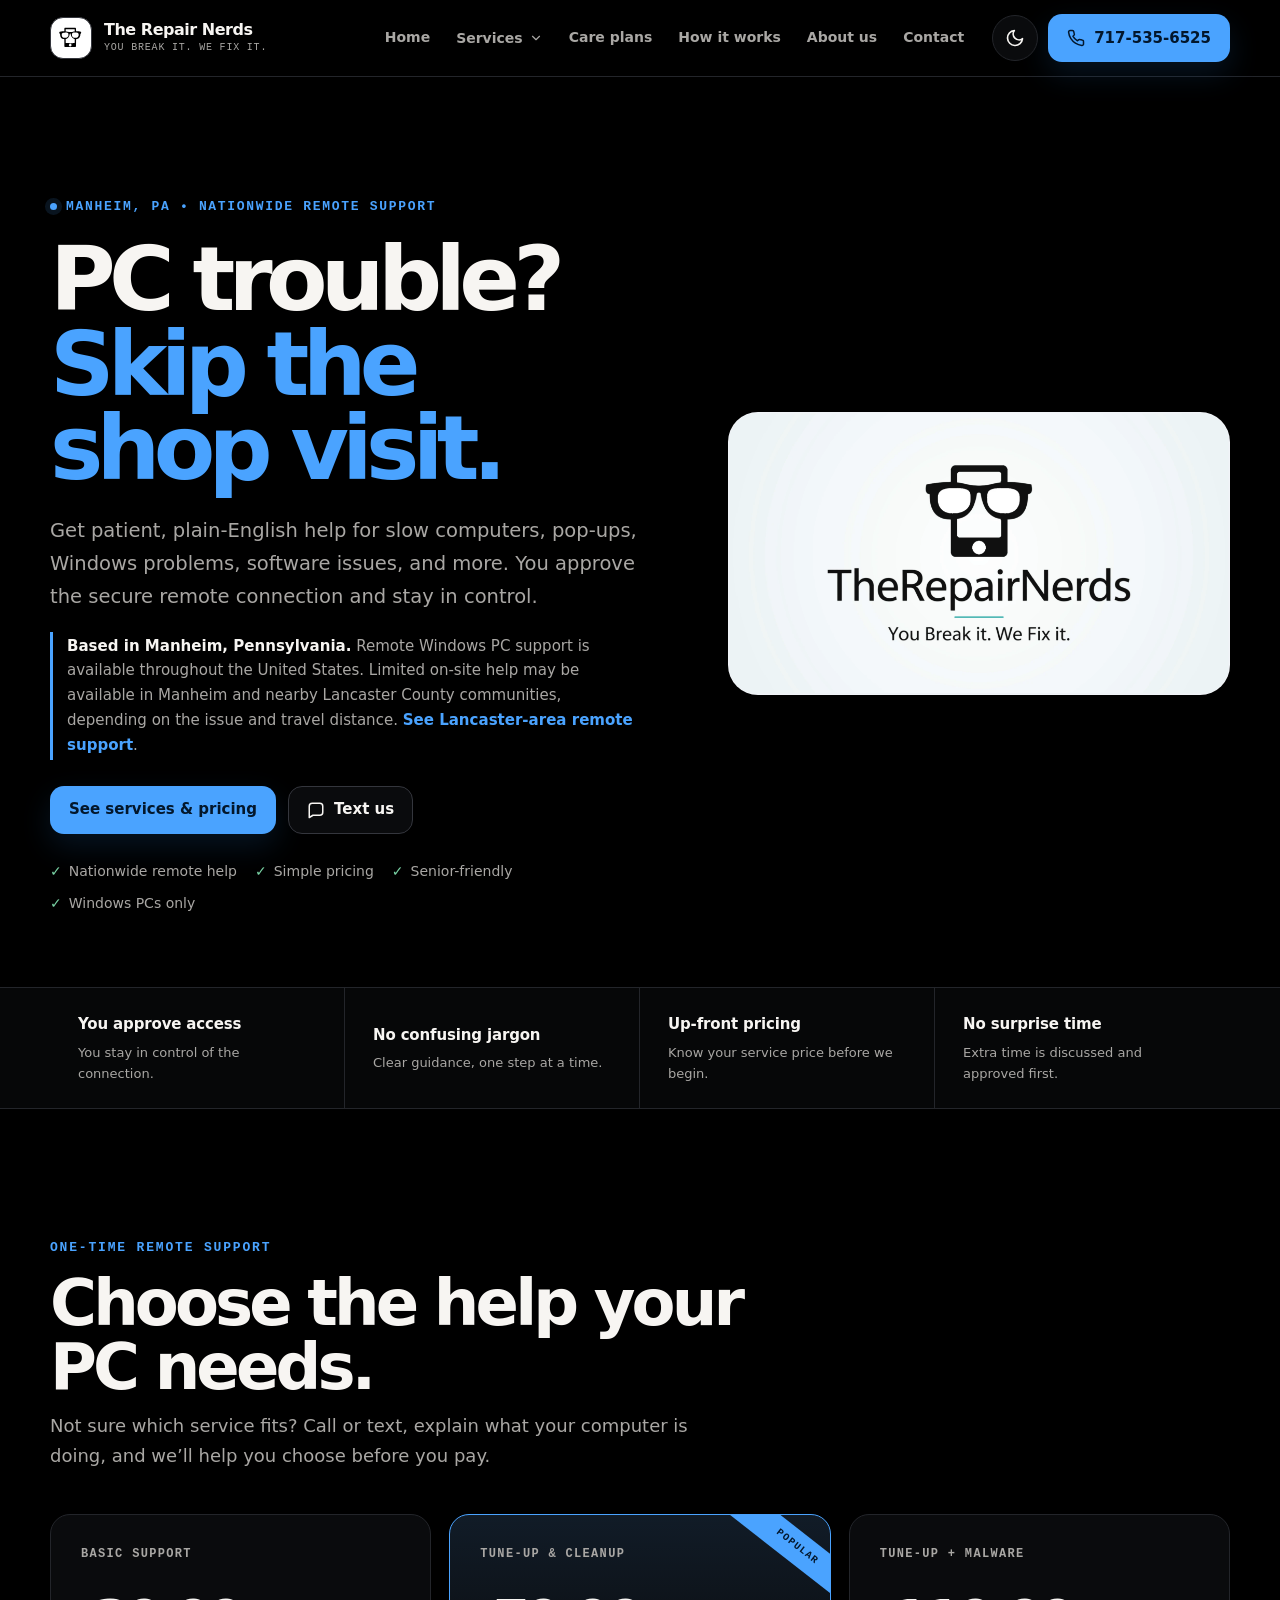
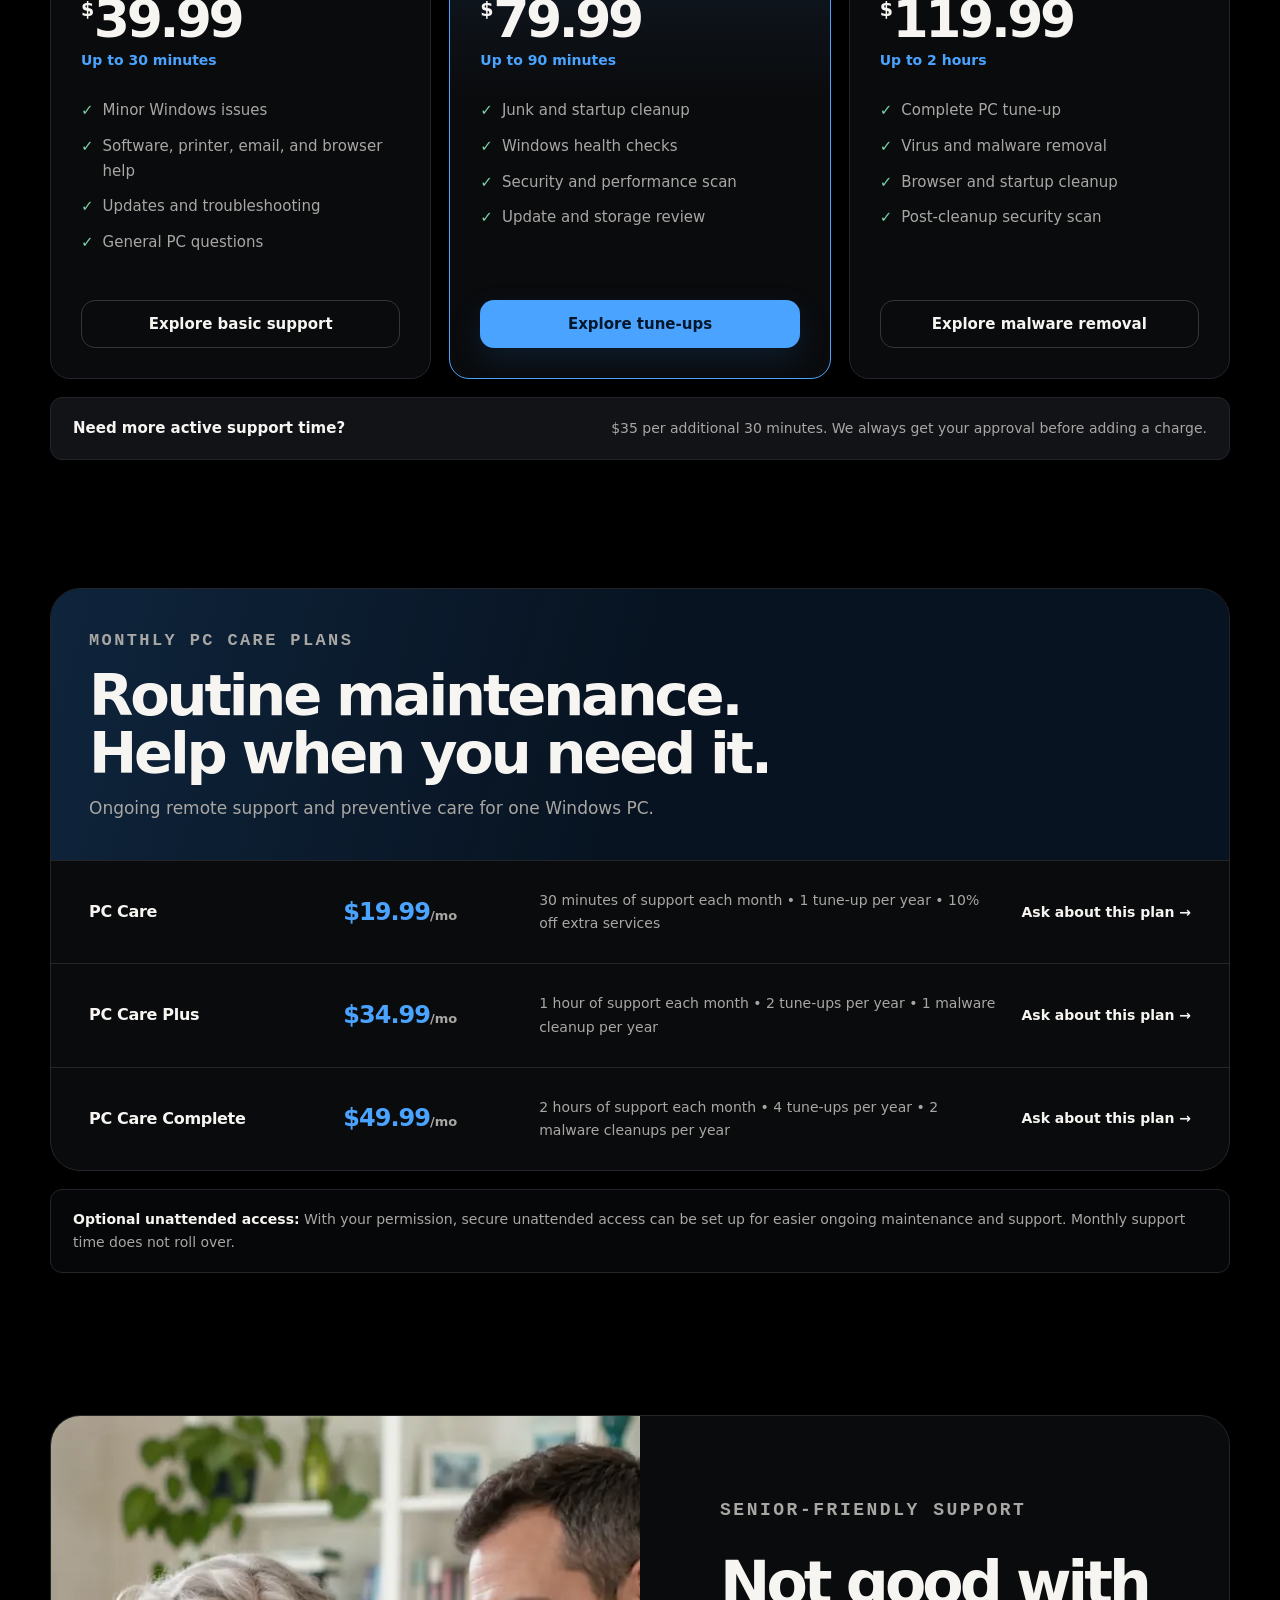
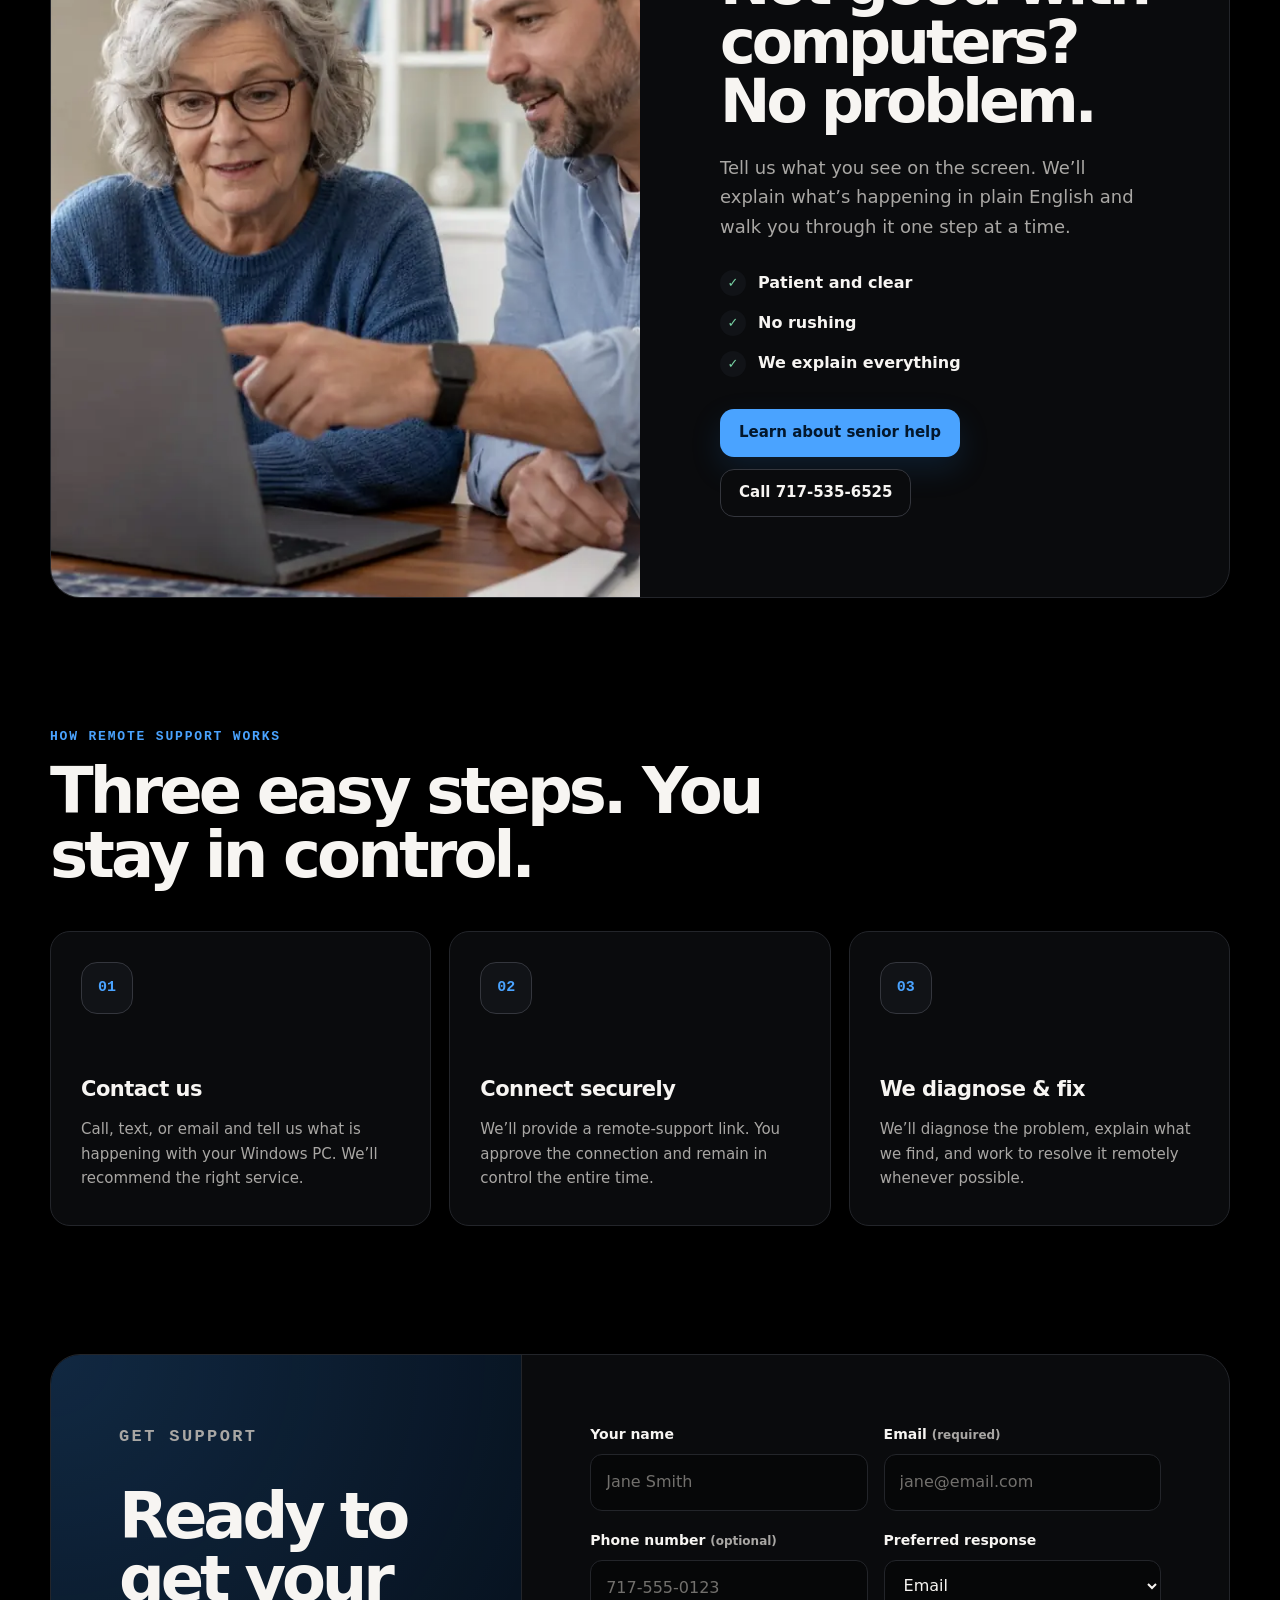
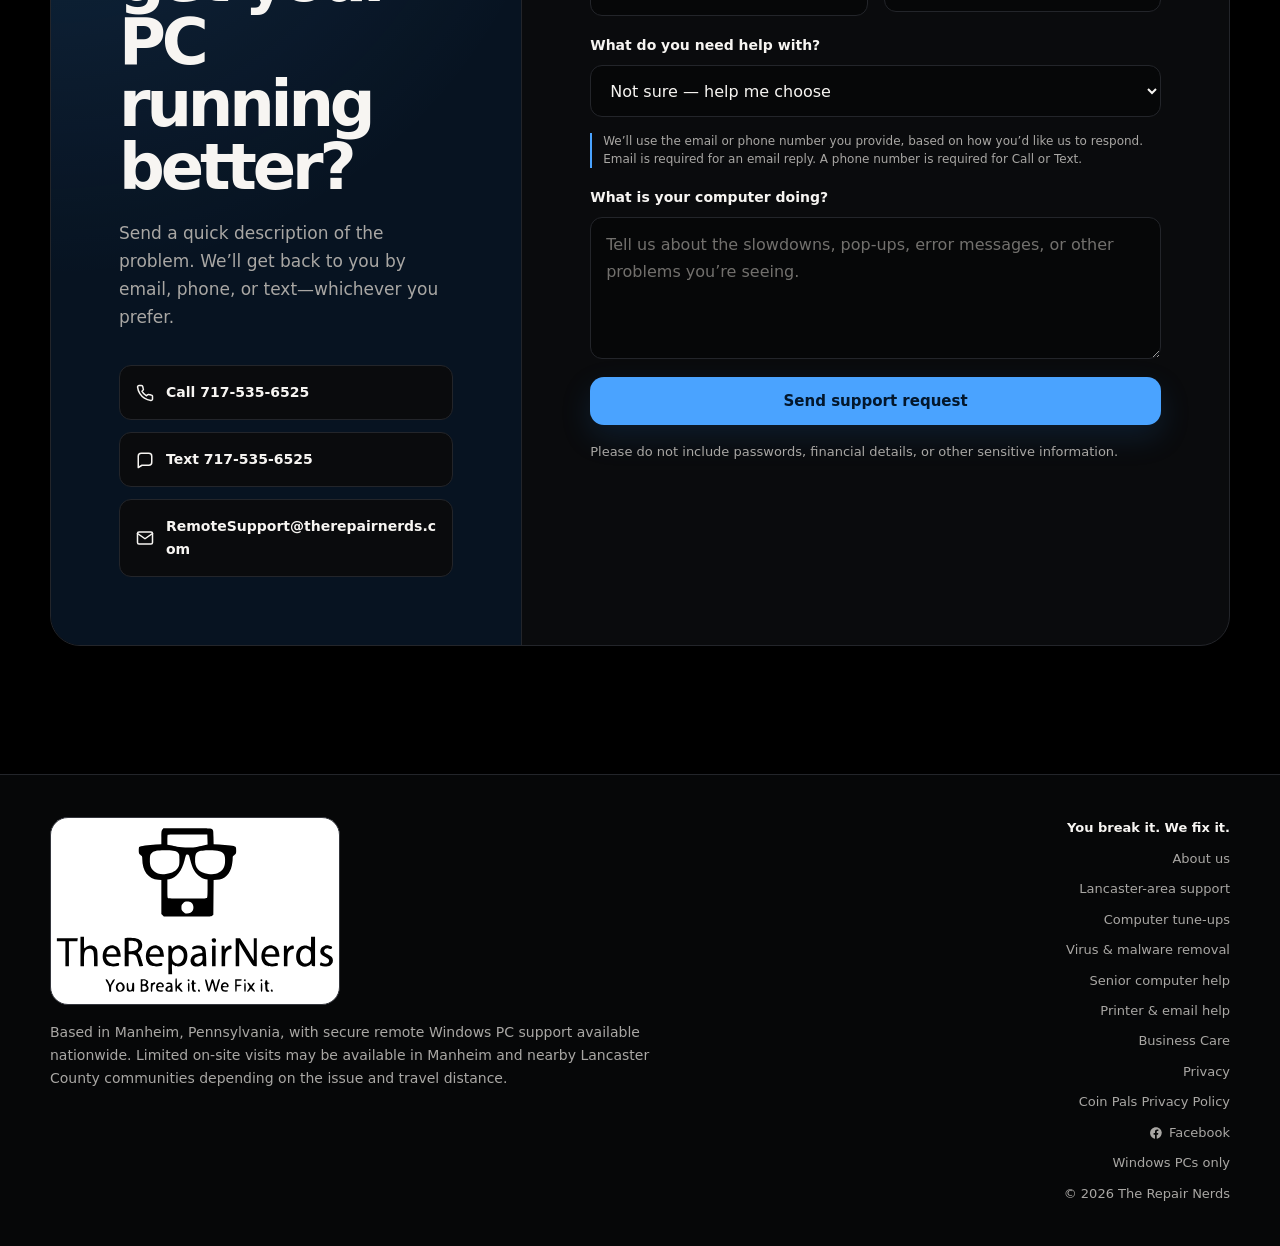
==== commit 85ffc55a: "Add the Business Care service page and site links. Publish a public service page for a website the b" ====
--- a/index.html
+++ b/index.html
@@ -2010,6 +2010,7 @@
             <a href="/virus-malware-removal.html"><span>Virus &amp; Malware Removal</span><small>Threat cleanup and security guidance</small></a>
             <a href="/senior-computer-help.html"><span>Senior Computer Help</span><small>Patient, plain-English assistance</small></a>
             <a href="/printer-email-help.html"><span>Printer &amp; Email Help</span><small>Everyday device and account support</small></a>
+            <a href="/business-care.html"><span>Business Care</span><small>Sites, inboxes, and follow-ups you own</small></a>
           </div>
         </details>
         <a href="#plans">Care plans</a>
@@ -2040,6 +2041,7 @@
             <a class="menu-service-link" href="/virus-malware-removal.html">Virus &amp; Malware Removal</a>
             <a class="menu-service-link" href="/senior-computer-help.html">Senior Computer Help</a>
             <a class="menu-service-link" href="/printer-email-help.html">Printer &amp; Email Help</a>
+            <a class="menu-service-link" href="/business-care.html">Business Care</a>
             <span class="menu-section-label">More</span>
             <a href="/#plans">Care Plans</a>
             <a href="/#how-it-works">How It Works</a>
@@ -2403,6 +2405,7 @@
         <a href="/virus-malware-removal.html">Virus &amp; malware removal</a>
         <a href="/senior-computer-help.html">Senior computer help</a>
         <a href="/printer-email-help.html">Printer &amp; email help</a>
+        <a href="/business-care.html">Business Care</a>
         <a href="/privacy.html">Privacy</a>
         <a href="/coin-pals-privacy.html">Coin Pals Privacy Policy</a>
         <a class="footer-facebook" href="https://www.facebook.com/TheRepairNerds/" target="_blank" rel="noopener noreferrer" aria-label="Follow The Repair Nerds on Facebook">
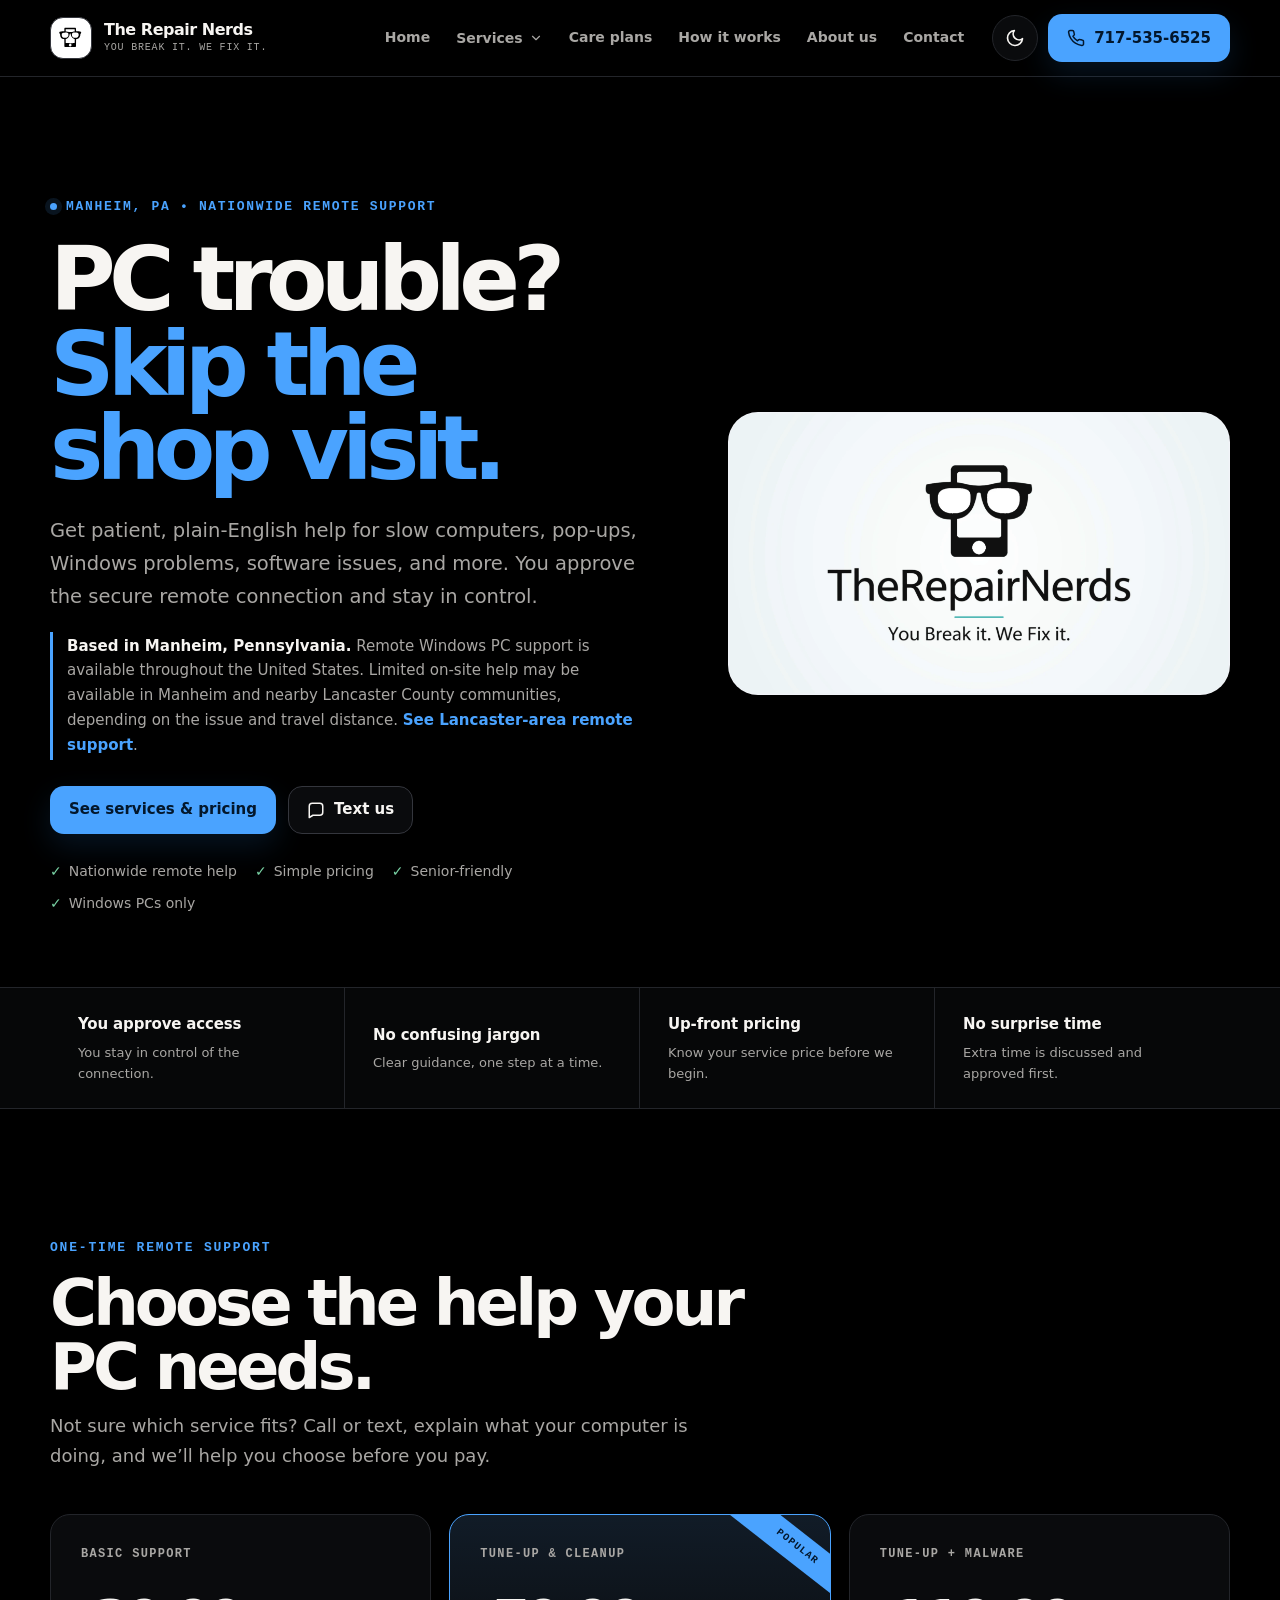
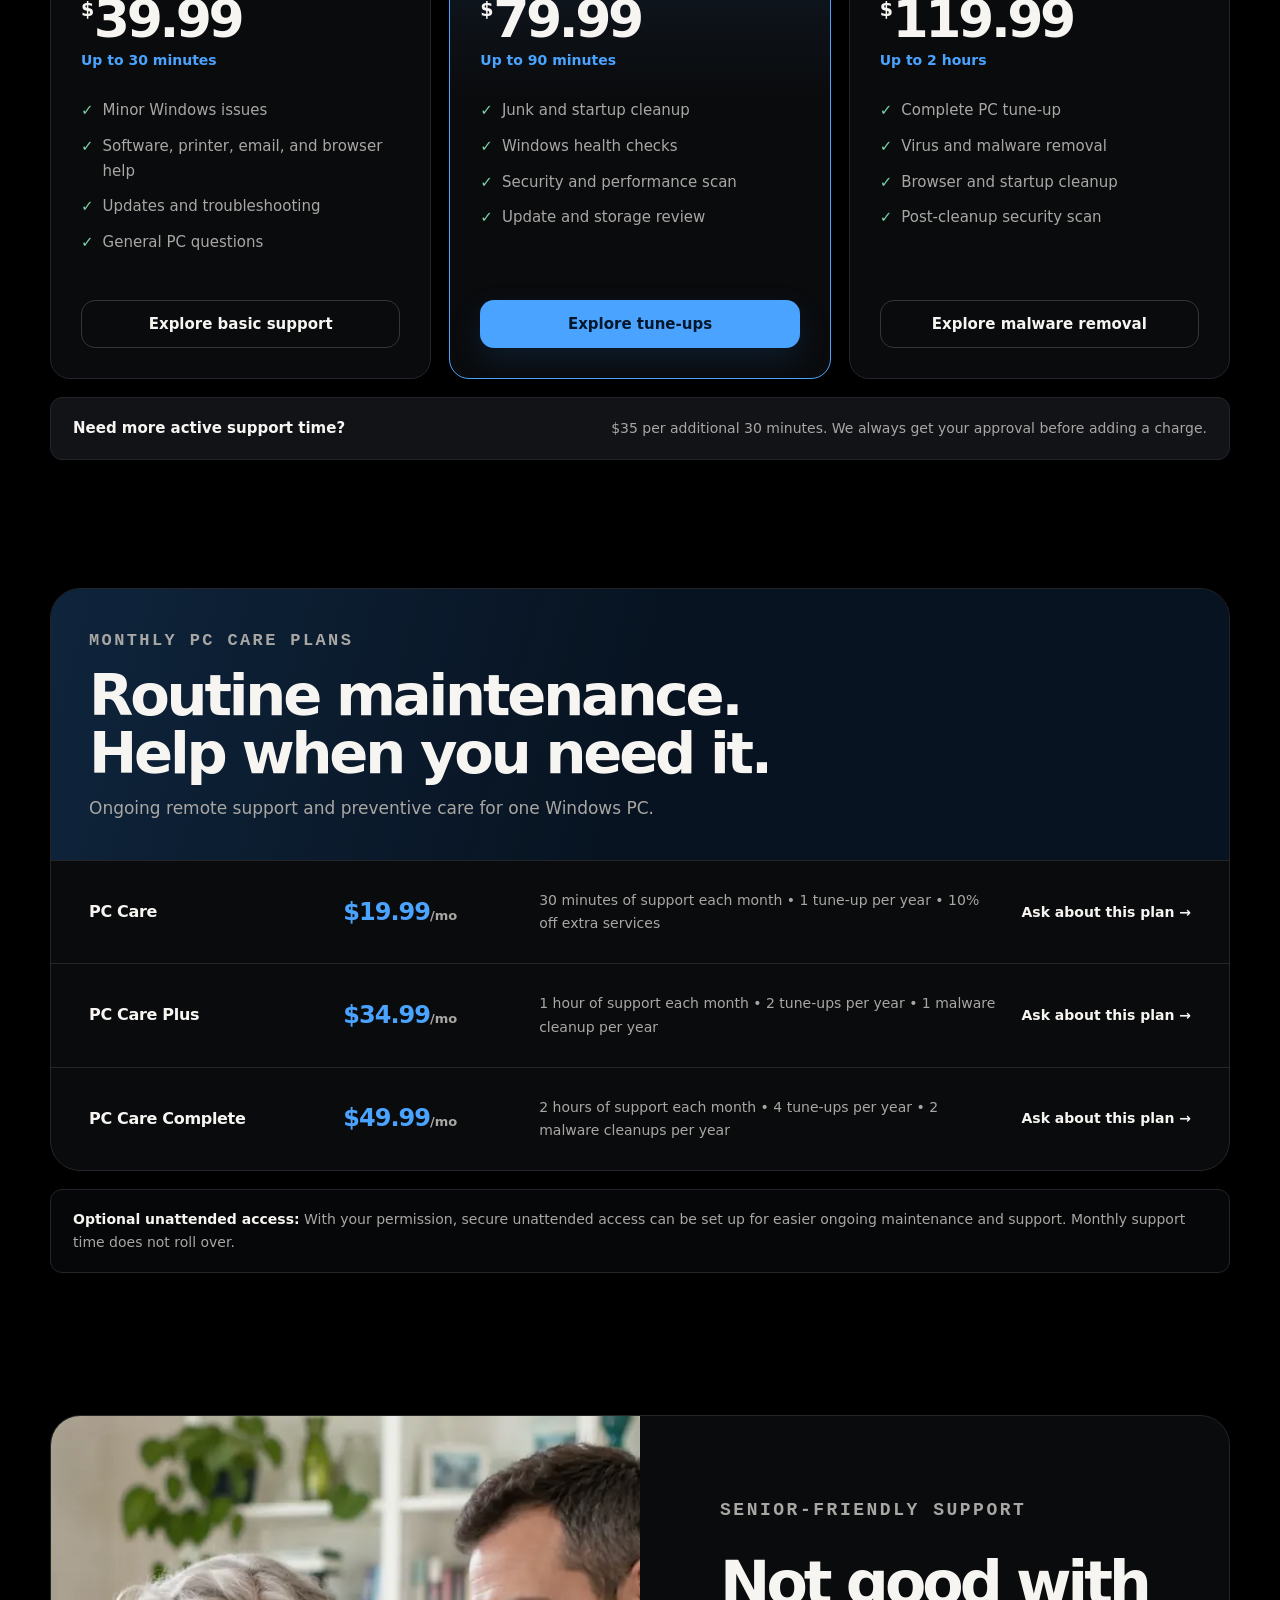
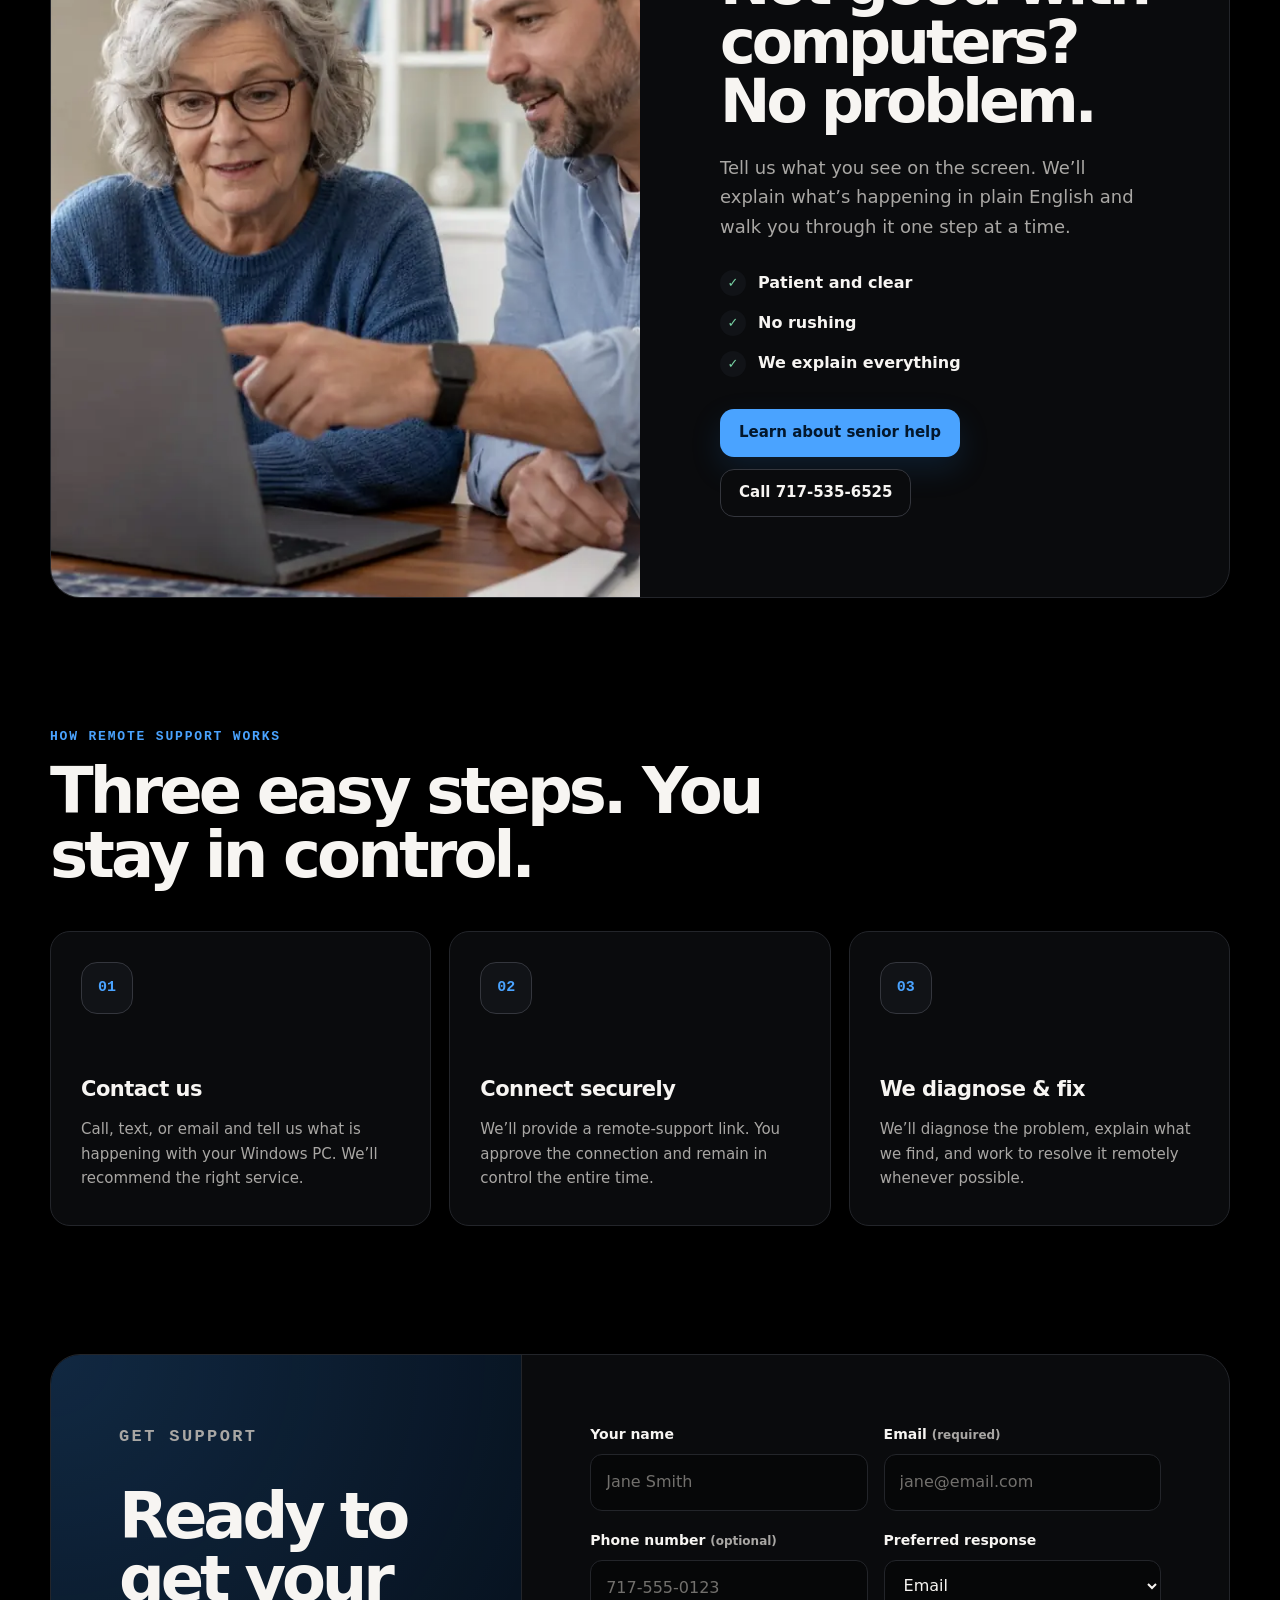
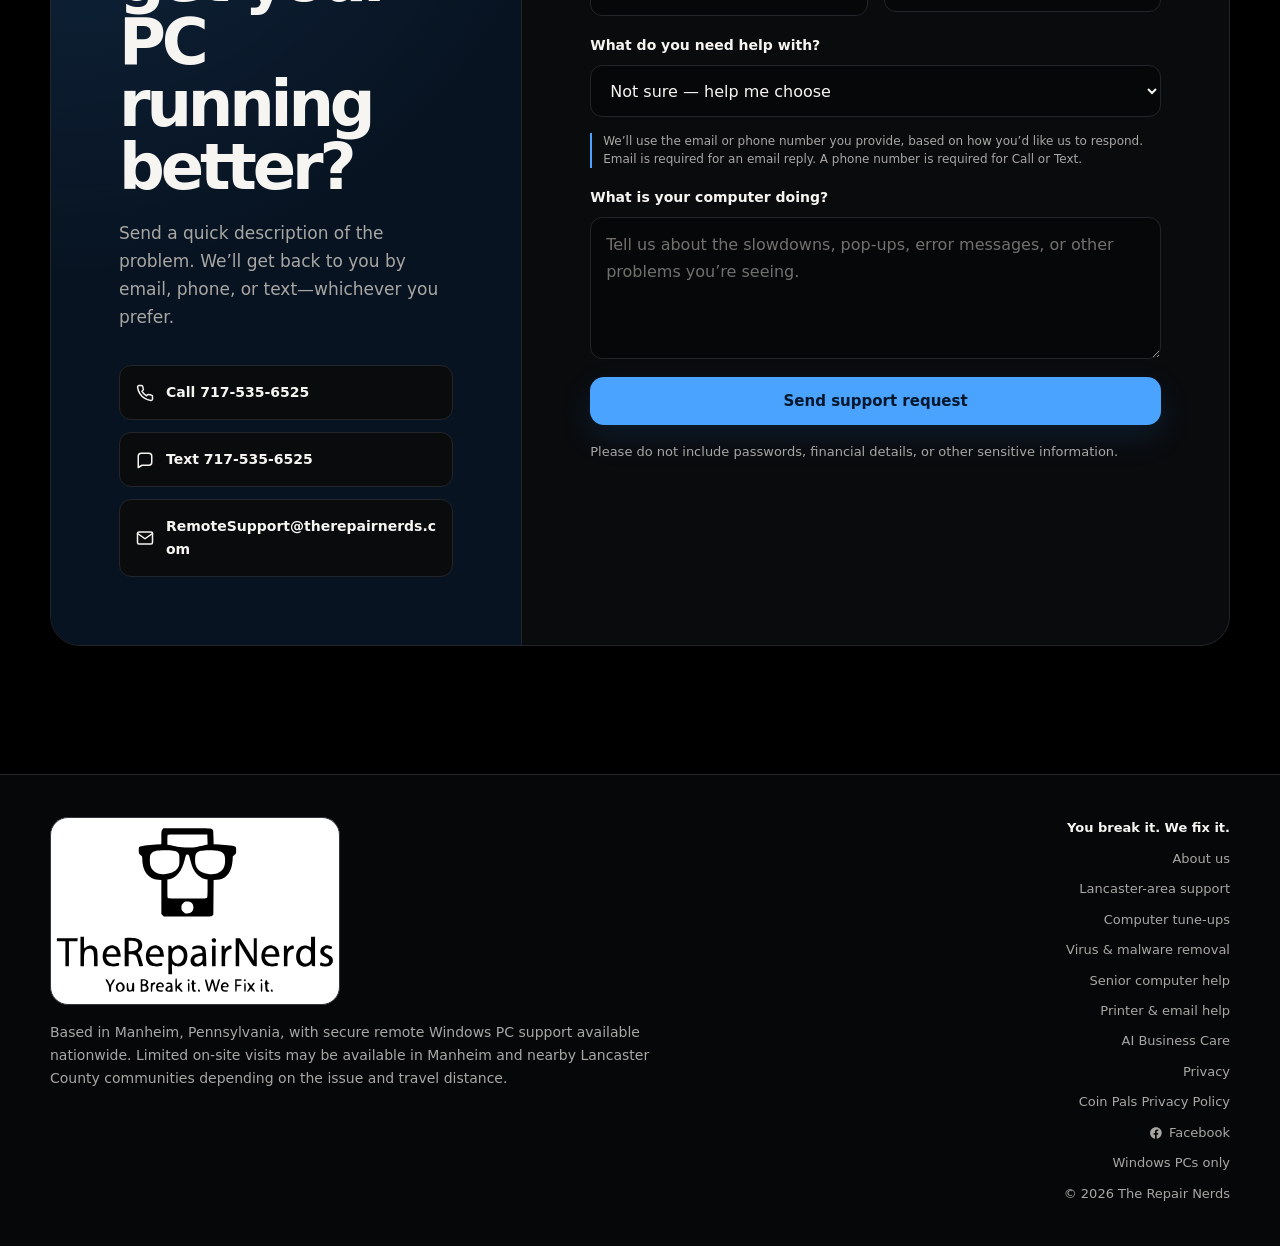
==== commit 6cfa3f9b: "Name the service AI Business Care for readers. Titles, menus, footer, breadcrumb, and the price-card" ====
--- a/index.html
+++ b/index.html
@@ -2010,7 +2010,7 @@
             <a href="/virus-malware-removal.html"><span>Virus &amp; Malware Removal</span><small>Threat cleanup and security guidance</small></a>
             <a href="/senior-computer-help.html"><span>Senior Computer Help</span><small>Patient, plain-English assistance</small></a>
             <a href="/printer-email-help.html"><span>Printer &amp; Email Help</span><small>Everyday device and account support</small></a>
-            <a href="/business-care.html"><span>Business Care</span><small>Sites, inboxes, and follow-ups you own</small></a>
+            <a href="/business-care.html"><span>AI Business Care</span><small>One monthly price. You approve it.</small></a>
           </div>
         </details>
         <a href="#plans">Care plans</a>
@@ -2041,7 +2041,7 @@
             <a class="menu-service-link" href="/virus-malware-removal.html">Virus &amp; Malware Removal</a>
             <a class="menu-service-link" href="/senior-computer-help.html">Senior Computer Help</a>
             <a class="menu-service-link" href="/printer-email-help.html">Printer &amp; Email Help</a>
-            <a class="menu-service-link" href="/business-care.html">Business Care</a>
+            <a class="menu-service-link" href="/business-care.html">AI Business Care</a>
             <span class="menu-section-label">More</span>
             <a href="/#plans">Care Plans</a>
             <a href="/#how-it-works">How It Works</a>
@@ -2405,7 +2405,7 @@
         <a href="/virus-malware-removal.html">Virus &amp; malware removal</a>
         <a href="/senior-computer-help.html">Senior computer help</a>
         <a href="/printer-email-help.html">Printer &amp; email help</a>
-        <a href="/business-care.html">Business Care</a>
+        <a href="/business-care.html">AI Business Care</a>
         <a href="/privacy.html">Privacy</a>
         <a href="/coin-pals-privacy.html">Coin Pals Privacy Policy</a>
         <a class="footer-facebook" href="https://www.facebook.com/TheRepairNerds/" target="_blank" rel="noopener noreferrer" aria-label="Follow The Repair Nerds on Facebook">
